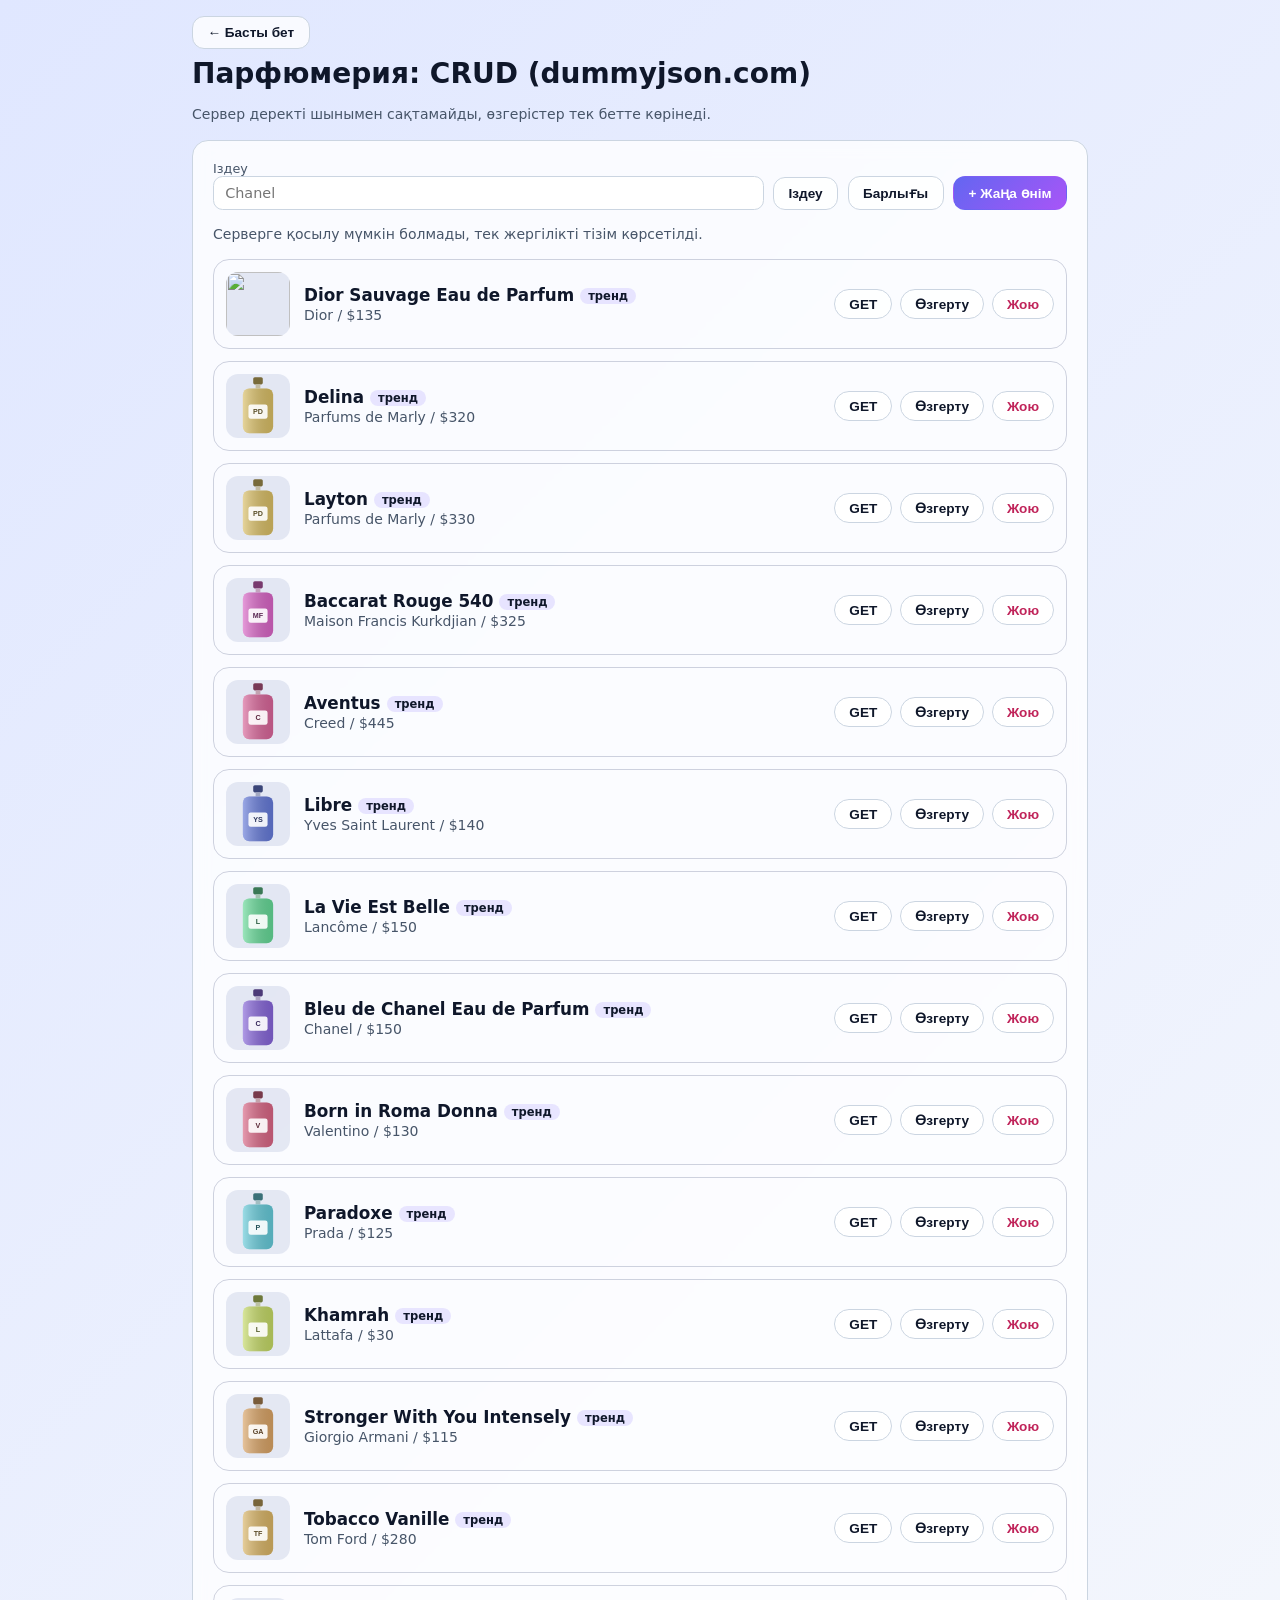
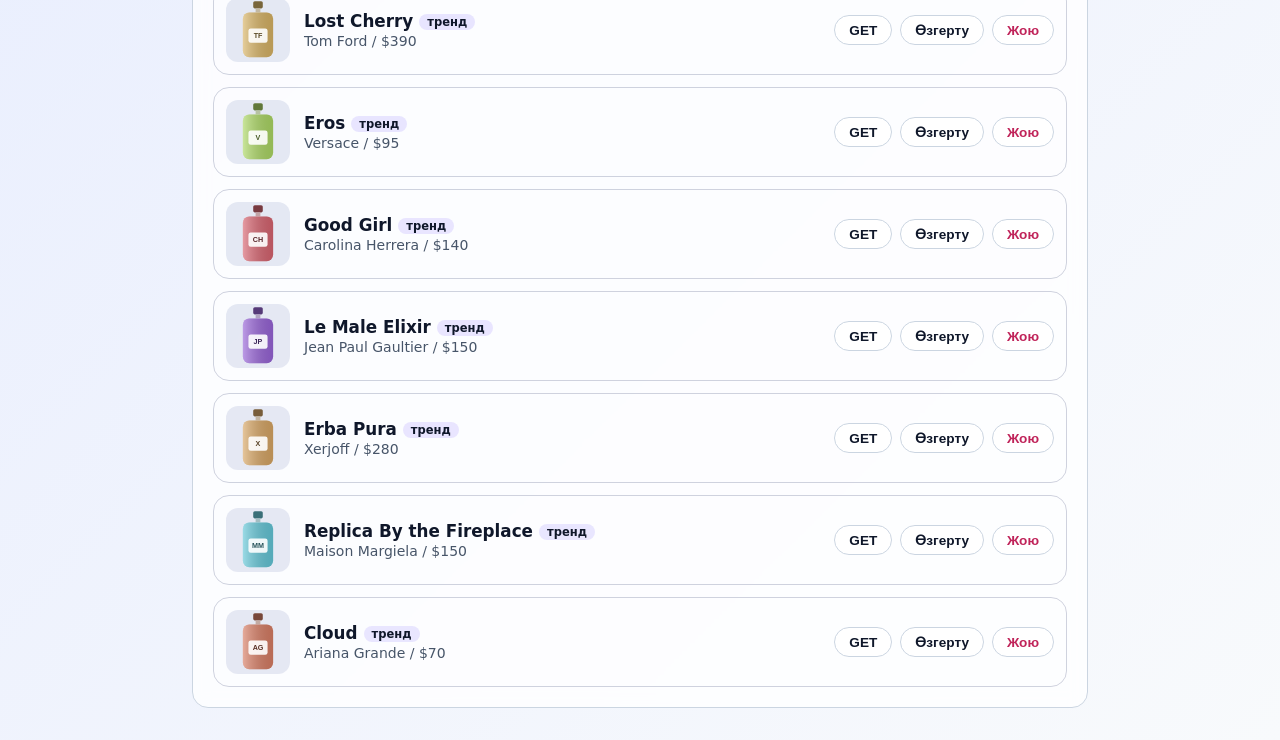
==== api.html @ 81c4e1f2 "foto kosyldy" ====
<!DOCTYPE html>
<html lang="kk">
<head>
<meta charset="UTF-8">
<meta name="viewport" content="width=device-width, initial-scale=1.0">
<title>CRUD — DummyJSON Fake API</title>
<link rel="stylesheet" href="api.css">
<style>
  /* Тек осы беттегі қосымша стильдер */
  .it{display:flex;align-items:center;gap:14px;padding:12px;margin-top:12px;border:1px solid rgba(120,130,160,.35);border-radius:16px}
  .it .th{width:64px;height:64px;border-radius:12px;object-fit:contain;background:rgba(120,140,190,.18);flex:none}
  .it .tx{flex:1;min-width:0}
  .it .tx b{display:block;font-size:1.05rem;overflow:hidden;text-overflow:ellipsis;white-space:nowrap}
  .it .acts{display:flex;gap:8px;flex:none}
  .it .acts .btn{padding:6px 14px;border-radius:999px}
  .it .acts .del{color:#c0245a}
  .tag{display:inline-block;font-size:.72rem;padding:1px 8px;border-radius:999px;background:rgba(124,92,255,.15);margin-left:6px;vertical-align:middle}
  #info{max-width:560px;width:92vw}
  #info .ibig{display:block;margin:0 auto 10px;max-height:190px;max-width:100%;object-fit:contain}
  #info .idl{display:grid;grid-template-columns:150px 1fr;gap:8px 14px;margin:12px 0}
  #info .idl dt{opacity:.75}
  #info .idl dd{margin:0;font-weight:600}
  .chips{display:flex;flex-wrap:wrap;gap:6px}
  .chips span{padding:2px 10px;border-radius:999px;background:rgba(124,92,255,.14);font-weight:500;font-size:.9rem}
  @media(max-width:560px){.it{flex-wrap:wrap}.it .acts{width:100%}#info .idl{grid-template-columns:1fr}}
</style>
</head>
<body>
<div class="wrap">
  <a class="back" href="index.html">&larr; Басты бет</a>
  <h1>Парфюмерия: CRUD (dummyjson.com)</h1>
  <p class="mut">Сервер деректі шынымен сақтамайды, өзгерістер тек бетте көрінеді.</p>
 
  <div class="card">
    <div class="row">
      <div><label for="q">Іздеу</label><input id="q" placeholder="Chanel"></div>
      <button class="btn" id="sbtn" type="button">Іздеу</button>
      <button class="btn" id="reset" type="button">Барлығы</button>
      <button class="btn p" id="add" type="button">+ Жаңа өнім</button>
    </div>
    <p class="mut" id="count"></p>
    <div id="list" aria-live="polite"></div>
  </div>
</div>
 
<!-- Бір модальды терезе: жаңа өнім де, өңдеу де осында -->
<dialog id="modal">
  <form method="dialog" id="form">
    <h2 id="mtitle">Жаңа өнім</h2>
    <div class="mfields">
      <div><label for="title">Атауы</label><input id="title" required></div>
      <div><label for="price">Бағасы</label><input id="price" type="number" step="any" required></div>
      <div><label for="category">Санаты</label><input id="category" required></div>
      <div><label for="imgfile">Сурет (файл)</label><input id="imgfile" type="file" accept="image/*"></div>
      <div><label for="imgurl">немесе сурет сілтемесі (URL)</label><input id="imgurl" type="url" placeholder="https://..."></div>
      <img id="preview" class="ibig" alt="" hidden>
      <div id="mbox" hidden><label for="method">Әдіс</label><select id="method"><option>PUT</option><option>PATCH</option></select></div>
    </div>
    <div class="row" style="margin-top:1rem;justify-content:flex-end">
      <button class="btn" id="cancel" type="button">Бас тарту</button>
      <button class="btn p" id="save" type="submit">Сақтау</button>
    </div>
  </form>
</dialog>
 
<!-- Өнім туралы ақпарат (GET) -->
<dialog id="info">
  <img id="iimg" class="ibig" alt="">
  <h2 id="ititle"></h2>
  <dl id="idl" class="idl"></dl>
  <p class="mut" id="idesc"></p>
  <div class="row" style="justify-content:flex-end"><button class="btn p" id="iclose" type="button">Жабу</button></div>
</dialog>
 
<script>
const API = 'https://dummyjson.com/products';
const $ = id => document.getElementById(id);
const esc = s => String(s ?? '').replace(/[&<>"']/g, c => ({'&':'&amp;','<':'&lt;','>':'&gt;','"':'&quot;',"'":'&#39;'}[c]));
 
/* ---------- ТРЕНДТЕГІ ДУХИЛАР (өз деректеріміз) ----------
   Бағасы — шамамен, USD. Ноталар — брендтің ресми/жалпы белгілі нотала пирамидасы. */
const TREND = [
  {title:'Dior Sauvage Eau de Parfum', brand:'Dior', price:135, image: 'https://th.bing.com/th/id/OIP.iBbgMrxmfDxfVKVhGlQY8gHaIA?w=183&h=197&c=7&r=0&o=7&dpr=1.3&pid=1.7&rm=3', gender:'Ерлерге', conc:'Eau de Parfum', vol:100, year:2018, family:'Хош иісті, бұйра-ағаштық', season:'Жыл бойы, кешке',
   top:['Бергамот'], heart:['Лаванда','Қызғылт бұрыш','Ветивер','Пачули'], base:['Амброксан','Кедр','Ладан смоласы','Ваниль'],
   desc:'Dior-дың ең көп сатылатын ер хош иістерінің бірі: таза бергамот пен жылы ваниль-амбра негізі.'},
  {title:'Delina', brand:'Parfums de Marly', price:320, gender:'Әйелдерге', conc:'Eau de Parfum', vol:75, year:2017, family:'Гүлді-жемісті', season:'Көктем, күз',
   top:['Ревень','Личи','Бергамот','Мускат жаңғағы'], heart:['Түрік раушаны','Пион','Ваниль','Мускус'], base:['Кашмеран','Кедр','Ладан','Ветивер'],
   desc:'Раушан мен личи үйлесімі. Соңғы жылдардағы ең трендтегі нишалық әйел хош иістерінің бірі.'},
  {title:'Layton', brand:'Parfums de Marly', price:330, gender:'Унисекс', conc:'Eau de Parfum', vol:125, year:2016, family:'Ванильді, хош иісті', season:'Күз, қыс',
   top:['Алма','Лаванда','Бергамот','Мандарин'], heart:['Герань','Күлгін (фиалка)','Жасмин'], base:['Ваниль','Кардамон','Сандал ағашы','Бұрыш','Пачули'],
   desc:'Алма мен ванильдің жылы, тәтті-дәмдеуішті үйлесімі. Ұзақ сақталады, көздің жауын алады.'},
  {title:'Baccarat Rouge 540', brand:'Maison Francis Kurkdjian', price:325, gender:'Унисекс', conc:'Eau de Parfum', vol:70, year:2015, family:'Амбра-гүлді', season:'Жыл бойы',
   top:['Жасмин','Шафран'], heart:['Амбер ағашы','Амбергрис'], base:['Шырша шайыры','Кедр'],
   desc:'Тәтті, ауалы, минералды іс. Әлемдік әлеуметтік желілердегі ең танымал хош иістердің бірі.'},
  {title:'Aventus', brand:'Creed', price:445, gender:'Ерлерге', conc:'Eau de Parfum', vol:100, year:2010, family:'Жемісті-шипрлі', season:'Көктем, жаз',
   top:['Ананас','Бергамот','Қарақат','Алма'], heart:['Қайың','Пачули','Жасмин','Раушан'], base:['Мускус','Емен мүгі','Амбергрис','Ваниль'],
   desc:'Жемістің тәттілігі мен түтінді қайың. Сыйлыққа ең жиі таңдалатын нишалық классика.'},
  {title:'Libre', brand:'Yves Saint Laurent', price:140, gender:'Әйелдерге', conc:'Eau de Parfum', vol:90, year:2019, family:'Гүлді-ванильді (лаванда)', season:'Жыл бойы',
   top:['Лаванда','Мандарин','Қара қарақат'], heart:['Апельсин гүлі','Жасмин'], base:['Ваниль','Тонка бұршағы','Мускус','Кедр','Амбергрис'],
   desc:'Лаванда мен апельсин гүлінің ерекше үйлесімі: еркін, батыл, әйелдік.'},
  {title:'La Vie Est Belle', brand:'Lancôme', price:150, gender:'Әйелдерге', conc:'Eau de Parfum', vol:100, year:2012, family:'Гурман-гүлді', season:'Күз, қыс',
   top:['Қара қарақат','Алмұрт'], heart:['Ирис','Жасмин','Апельсин гүлі'], base:['Пралине','Ваниль','Пачули','Тонка бұршағы'],
   desc:'Ирис пен пралине: жұмсақ, тәтті, сүйкімді хош иіс. Күнделікті киюге ыңғайлы.'},
  {title:'Bleu de Chanel Eau de Parfum', brand:'Chanel', price:150, gender:'Ерлерге', conc:'Eau de Parfum', vol:100, year:2014, family:'Ағаштық-хош иісті', season:'Жыл бойы',
   top:['Грейпфрут','Лимон','Жалбыз','Қызғылт бұрыш'], heart:['Имбирь','Мускат жаңғағы','Жасмин'], base:['Ладан','Ветивер','Кедр','Сандал ағашы','Пачули'],
   desc:'Таза цитрус пен ағаш: ресми және күнделікті стильге бірдей сай келетін әмбебап хош иіс.'},
  {title:'Born in Roma Donna', brand:'Valentino', price:130, gender:'Әйелдерге', conc:'Eau de Parfum', vol:100, year:2019, family:'Гүлді-ванильді', season:'Күз, қыс',
   top:['Қызғылт бұрыш','Бергамот'], heart:['Жасмин'], base:['Бурбон ванилі','Ағаш (кашмеран)'],
   desc:'Жасмин мен ванильдің заманауи, жұмсақ интерпретациясы.'},
  {title:'Paradoxe', brand:'Prada', price:125, gender:'Әйелдерге', conc:'Eau de Parfum', vol:90, year:2022, family:'Гүлді-амбралы', season:'Көктем, күз',
   top:['Неролий','Бергамот','Алмұрт'], heart:['Жасмин','Апельсин гүлі'], base:['Амбра','Ақ мускус'],
   desc:'Гүлдің тазалығы мен амбраның жылулығы. Жаңа буынның трендтегі хош иістерінің бірі.'},
  {title:'Khamrah', brand:'Lattafa', price:30, gender:'Унисекс', conc:'Eau de Parfum', vol:100, year:2022, family:'Шығыс-гурман (дәмдеуішті)', season:'Күз, қыс',
   top:['Даршын','Мускат жаңғағы','Бергамот'], heart:['Құрма','Пралине','Тубероза'], base:['Ваниль','Тонка бұршағы','Бензоин','Амбер ағашы','Мирра'],
   desc:'Құрма мен даршынның тәтті-дәмдеуішті хош иісі. Бағасы қолжетімді, танымалдығы өте жоғары.'},
  {title:'Stronger With You Intensely', brand:'Giorgio Armani', price:115, gender:'Ерлерге', conc:'Eau de Parfum', vol:100, year:2019, family:'Ванильді-дәмдеуішті', season:'Күз, қыс',
   top:['Арша (можжевельник)','Қызғылт бұрыш','Күлгін жапырағы','Кардамон'], heart:['Лаванда','Даршын','Ирис'], base:['Ваниль','Амбра','Каштан','Тонка бұршағы'],
   desc:'Каштан мен ваниль: жылы, тәтті, кешкі шығуға лайық ер хош иісі.'},
  {title:'Tobacco Vanille', brand:'Tom Ford', price:280, gender:'Унисекс', conc:'Eau de Parfum', vol:50, year:2007, family:'Шығыс-ванильді', season:'Күз, қыс',
   top:['Темекі жапырағы','Дәмдеуіштер'], heart:['Ваниль','Тонка бұршағы','Какао','Темекі гүлі'], base:['Кептірілген жемістер','Ағаштық нотлар'],
   desc:'Темекі мен ванильдің бай, жылы және өте тұрақты үйлесімі.'},
  {title:'Lost Cherry', brand:'Tom Ford', price:390, gender:'Унисекс', conc:'Eau de Parfum', vol:50, year:2018, family:'Шығыс-жемісті', season:'Күз, қыс',
   top:['Қара шие','Ащы бадам','Шие ликері'], heart:['Түрік раушаны','Жасмин','Қара өрік'], base:['Тонка бұршағы','Перу бальзамы','Сандал ағашы','Ветивер','Кедр'],
   desc:'Шие мен бадамның тәтті-ащы үйлесімі. Соңғы жылдардағы ең көп талқыланған хош иістердің бірі.'},
  {title:'Eros', brand:'Versace', price:95, gender:'Ерлерге', conc:'Eau de Toilette', vol:100, year:2012, family:'Хош иісті-фужерлі', season:'Көктем, жаз',
   top:['Жалбыз','Жасыл алма','Лимон'], heart:['Тонка бұршағы','Амброксан','Герань'], base:['Ваниль','Кедр','Ветивер','Емен мүгі'],
   desc:'Жалбыз бен ванильдің сергітетін, жастарға арналған классикалық ер хош иісі.'},
  {title:'Good Girl', brand:'Carolina Herrera', price:140, gender:'Әйелдерге', conc:'Eau de Parfum', vol:80, year:2016, family:'Гүлді-шығыс', season:'Күз, қыс',
   top:['Бадам','Кофе','Бергамот','Лимон'], heart:['Тубероза','Жасмин самбак','Апельсин гүлі','Ирис'], base:['Тонка бұршағы','Какао','Ваниль','Сандал ағашы','Кашмеран'],
   desc:'Тубероза мен какао-кофе үйлесімі. Кешкі образға арналған батыл, тәтті хош иіс.'},
  {title:'Le Male Elixir', brand:'Jean Paul Gaultier', price:150, gender:'Ерлерге', conc:'Parfum', vol:125, year:2023, family:'Ванильді-хош иісті', season:'Күз, қыс',
   top:['Жалбыз','Лаванда'], heart:['Бал','Темекі жапырағы'], base:['Ваниль','Тонка бұршағы','Бензоин'],
   desc:'Лаванда мен балдың тәтті, қою, ұзақ сақталатын үйлесімі.'},
  {title:'Erba Pura', brand:'Xerjoff', price:280, gender:'Унисекс', conc:'Eau de Parfum', vol:100, year:2019, family:'Жемісті-амбралы', season:'Көктем, жаз',
   top:['Сицилия апельсині','Лимон','Бергамот'], heart:['Жемістер'], base:['Ақ мускус','Амбра','Ваниль'],
   desc:'Жеміс пен мускустің тәтті, жұмсақ, ауада ұзақ қалатын хош иісі.'},
  {title:"Replica By the Fireplace", brand:'Maison Margiela', price:150, gender:'Унисекс', conc:'Eau de Toilette', vol:100, year:2015, family:'Ағаштық-түтінді', season:'Күз, қыс',
   top:['Қалампыр','Қызғылт бұрыш','Апельсин гүлі'], heart:['Каштан','Гваяк ағашы','Кашмеран'], base:['Ваниль','Перу бальзамы','Ақ мускус','Кедр'],
   desc:'Алау жанған каминнің жанындағы қыстық атмосфераны еске түсіретін хош иіс.'},
  {title:'Cloud', brand:'Ariana Grande', price:70, gender:'Әйелдерге', conc:'Eau de Parfum', vol:100, year:2018, family:'Гурман-ванильді', season:'Көктем, күз',
   top:['Лаванда гүлі','Алмұрт','Бергамот'], heart:['Кокос','Пралине','Ванильді орхидея'], base:['Мускус','Ваниль','Сандал ағашы'],
   desc:'Кокос пен пралиненің «бұлттай» жұмсақ, тәтті хош иісі. Жас аудитория ұнатады.'}
].map((p, i) => ({id: 't' + (i + 1), category: 'fragrances', local: true, ...p}));
 
/* ---------- DummyJSON-дағы 5 өнімнің толық сипаттамасы (атауы бойынша сәйкестендіріледі) ---------- */
const DETAILS = {
  'calvin klein ck one': {gender:'Унисекс', conc:'Eau de Toilette', vol:100, year:1994, family:'Цитрусты-хош иісті', season:'Көктем, жаз',
    top:['Бергамот','Лимон','Жасыл шай','Ананас'], heart:['Жасмин','Құлмақ (ландыш)','Күлгін','Мускат жаңғағы'], base:['Мускус','Амбра','Кедр','Сандал ағашы']},
  'chanel coco noir': {gender:'Әйелдерге', conc:'Eau de Parfum', vol:100, year:2012, family:'Шығыс-ағаштық', season:'Күз, қыс, кеш',
    top:['Грейпфрут','Бергамот'], heart:['Раушан','Жасмин'], base:['Пачули','Сандал ағашы','Ваниль','Тонка бұршағы','Мускус']},
  'dior j\'adore': {gender:'Әйелдерге', conc:'Eau de Parfum', vol:100, year:1999, family:'Гүлді-жемісті', season:'Жыл бойы',
    top:['Алмұрт','Қауын','Магнолия','Шабдалы','Мандарин','Бергамот'], heart:['Жасмин','Құлмақ','Тубероза','Фрезия','Раушан','Орхидея'], base:['Мускус','Ваниль','Қарақат','Кедр']},
  'dolce shine': {gender:'Әйелдерге', conc:'Eau de Parfum', vol:50, family:'Гүлді-жемісті', season:'Көктем, жаз',
    top:['Манго','Грейпфрут'], heart:['Жасмин','Гүл нотлары'], base:['Мускус']},
  'gucci bloom': {gender:'Әйелдерге', conc:'Eau de Parfum', vol:100, year:2017, family:'Ақ гүлді', season:'Көктем, жаз',
    top:['Жасмин','Рангун шырмауығы'], heart:['Тубероза','Жасмин'], base:['Ирис тамыры','Ағаш нотлары']}
};
const findDetail = t => { t = (t || '').toLowerCase(); const k = Object.keys(DETAILS).find(k => t.includes(k)); return k ? DETAILS[k] : {}; };
 
/* ---------- Сурет (локалды өнімдер үшін SVG құтысы) ---------- */
function bottle(title, brand) {
  let h = 0; for (const c of (brand || title)) h = (h * 31 + c.charCodeAt(0)) % 360;
  const ini = (brand || title).split(/\s+/).map(w => w[0]).join('').slice(0, 2).toUpperCase();
  const svg = `<svg xmlns="http://www.w3.org/2000/svg" viewBox="0 0 120 160"><rect x="48" y="8" width="24" height="18" rx="4" fill="hsl(${h},35%,35%)"/><rect x="54" y="26" width="12" height="10" fill="hsl(${h},20%,70%)"/><rect x="22" y="36" width="76" height="112" rx="16" fill="hsl(${h},60%,62%)"/><rect x="22" y="36" width="76" height="112" rx="16" fill="url(#g)" opacity=".35"/><defs><linearGradient id="g" x1="0" x2="1"><stop offset="0" stop-color="#fff"/><stop offset="1" stop-color="#000" stop-opacity=".4"/></linearGradient></defs><rect x="36" y="76" width="48" height="36" rx="6" fill="#fff" opacity=".9"/><text x="60" y="101" font-family="Arial" font-weight="700" font-size="18" text-anchor="middle" fill="hsl(${h},40%,25%)">${ini}</text></svg>`;
  return 'data:image/svg+xml;utf8,' + encodeURIComponent(svg);
}
const imgOf = p => p.thumbnail || p.image || (p.images && p.images[0]) || bottle(p.title, p.brand);
 
/* ---------- Күй ---------- */
let items = [];
let shown = [];
let editId = null;      // null → жаңа өнім
let imgData = '';       // файлдан алынған сурет (dataURL)
 
async function load() {
  $('list').innerHTML = '<p class="mut">Жүктелуде…</p>';
  let remote = [];
  try {
    const r = await fetch(API + '/category/fragrances');
    remote = (await r.json()).products || [];
  } catch (e) {
    $('count').textContent = 'Серверге қосылу мүмкін болмады, тек жергілікті тізім көрсетілді.';
  }
  items = [...remote.map(p => ({...findDetail(p.title), ...p})), ...TREND.map(p => ({...p}))];
  show(items);
}
 
function show(arr) {
  shown = arr;
  if (!$('count').textContent.startsWith('Серверге')) $('count').textContent = `Табылған өнім: ${arr.length}`;
  $('list').innerHTML = arr.length ? arr.map(p => `
    <div class="it" data-id="${esc(p.id)}">
      <img class="th" src="${esc(imgOf(p))}" alt="" loading="lazy">
      <div class="tx"><b>${esc(p.title)}${p.local ? '<span class="tag">тренд</span>' : ''}</b>
        <span class="mut">${esc(p.brand || p.category)} / $${esc(p.price)}</span></div>
      <div class="acts">
        <button class="btn" data-a="get" type="button">GET</button>
        <button class="btn" data-a="edit" type="button">Өзгерту</button>
        <button class="btn del" data-a="del" type="button">Жою</button>
      </div>
    </div>`).join('') : '<p class="mut">Ештеңе табылмады.</p>';
}
 
const byId = id => items.find(p => String(p.id) === String(id));
const isRemote = p => p && !p.local && typeof p.id === 'number' && p.id <= 194;
 
/* ---------- Іздеу ---------- */
function search() {
  const q = $('q').value.trim().toLowerCase();
  $('count').textContent = '';
  show(!q ? items : items.filter(p => [p.title, p.brand, p.category, p.gender, p.family].join(' ').toLowerCase().includes(q)));
}
$('sbtn').onclick = search;
$('q').addEventListener('keydown', e => { if (e.key === 'Enter') search(); });
$('reset').onclick = () => { $('q').value = ''; $('count').textContent = ''; show(items); };
 
/* ---------- GET: толық ақпарат ---------- */
async function info(p) {
  if (isRemote(p)) {
    try { Object.assign(p, await (await fetch(`${API}/${p.id}`)).json()); } catch (e) {}
  }
  const rows = [
    ['Брендтің атауы', p.brand],
    ['Санаты', p.category],
    ['Кімге арналған', p.gender],
    ['Концентрация', p.conc],
    ['Көлемі', p.vol ? p.vol + ' мл' : ''],
    ['Шыққан жылы', p.year],
    ['Хош иіс тобы', p.family],
    ['Маусымы', p.season],
    ['Бағасы', p.price != null ? '$' + p.price + (p.discountPercentage ? ` (жеңілдік ${p.discountPercentage}%)` : '') : ''],
    ['Рейтинг', p.rating],
    ['Қоймада', p.stock],
    ['Түрі (tags)', p.tags && p.tags.length ? p.tags.join(', ') : '']
  ].filter(r => r[1] !== '' && r[1] != null);
  const chips = a => `<div class="chips">${a.map(n => `<span>${esc(n)}</span>`).join('')}</div>`;
  [['Жоғарғы нота', p.top], ['Жүрек нотасы', p.heart], ['Базалық нота', p.base]]
    .forEach(([l, a]) => { if (a && a.length) rows.push([l, chips(a), true]); });
 
  $('iimg').src = imgOf(p);
  $('ititle').textContent = p.title;
  $('idl').innerHTML = rows.map(r => `<dt>${esc(r[0])}</dt><dd>${r[2] ? r[1] : esc(r[1])}</dd>`).join('');
  $('idesc').textContent = p.desc || p.description || '';
  $('info').showModal();
}
$('iclose').onclick = () => $('info').close();
 
/* ---------- Қосу / өңдеу терезесі ---------- */
function openModal(p) {
  editId = p ? p.id : null;
  imgData = '';
  $('mtitle').textContent = p ? 'Өнімді өзгерту' : 'Жаңа өнім';
  $('mbox').hidden = !p;
  $('title').value = p ? p.title : '';
  $('price').value = p ? p.price : '';
  $('category').value = p ? p.category : 'fragrances';
  $('imgfile').value = '';
  $('imgurl').value = p && /^https?:/.test(imgOf(p)) ? imgOf(p) : '';
  $('preview').hidden = !p;
  if (p) $('preview').src = imgOf(p);
  $('modal').showModal();
}
$('add').onclick = () => openModal(null);
$('cancel').onclick = () => $('modal').close();
 
$('imgfile').onchange = e => {
  const f = e.target.files[0]; if (!f) return;
  const r = new FileReader();
  r.onload = () => { imgData = r.result; $('preview').src = imgData; $('preview').hidden = false; };
  r.readAsDataURL(f);
};
$('imgurl').oninput = e => { if (e.target.value) { imgData = ''; $('preview').src = e.target.value; $('preview').hidden = false; } };
 
$('form').addEventListener('submit', async e => {
  e.preventDefault();
  const data = {title: $('title').value.trim(), price: parseFloat($('price').value), category: $('category').value.trim()};
  const img = imgData || $('imgurl').value.trim();
  try {
    if (editId === null) {
      let created = {};
      try { created = await (await fetch(API + '/add', {method: 'POST', headers: {'Content-Type': 'application/json'}, body: JSON.stringify(data)})).json(); } catch (_) {}
      items.unshift({...data, thumbnail: img, id: 'n' + Date.now(), local: true, desc: 'Жаңадан қосылған өнім.'});
    } else {
      const p = byId(editId);
      if (isRemote(p)) {
        try { await fetch(`${API}/${p.id}`, {method: $('method').value, headers: {'Content-Type': 'application/json'}, body: JSON.stringify(data)}); } catch (_) {}
      }
      Object.assign(p, data);
      if (img) { p.thumbnail = img; p.image = img; }
    }
  } finally {
    $('modal').close();
    search();
  }
});
 
/* ---------- Тізімдегі батырмалар ---------- */
$('list').addEventListener('click', async e => {
  const btn = e.target.closest('button[data-a]'); if (!btn) return;
  const p = byId(btn.closest('.it').dataset.id); if (!p) return;
  const a = btn.dataset.a;
  if (a === 'get') info(p);
  else if (a === 'edit') openModal(p);
  else if (a === 'del') {
    if (!confirm(`«${p.title}» өнімін жою керек пе?`)) return;
    if (isRemote(p)) { try { await fetch(`${API}/${p.id}`, {method: 'DELETE'}); } catch (_) {} }
    items = items.filter(x => x !== p);
    search();
  }
});
 
load();
</script>
</body>
</html>
---- api.css ----
:root{--bg1:#e0e7ff;--bg2:#f8fafc;--fg:#0f172a;--mut:#475569;--card:rgba(255,255,255,.8);--bd:#cbd5e1;--in:#fff;--acc:#6366f1;color-scheme:light}
html.dark{--bg1:#0f172a;--bg2:#1e1b4b;--fg:#f8fafc;--mut:#94a3b8;--card:rgba(30,41,59,.65);--bd:#334155;--in:#020617;color-scheme:dark}
*{box-sizing:border-box}
body{margin:0;font-family:Inter,system-ui,sans-serif;color:var(--fg);background:linear-gradient(135deg,var(--bg1),var(--bg2));min-height:100vh;padding:1rem}
.wrap{max-width:56rem;margin:0 auto}
.top{display:flex;flex-wrap:wrap;gap:.75rem;justify-content:space-between;align-items:center;margin-bottom:1rem}
h1{font-size:1.75rem;margin:.5rem 0 .25rem}h2{font-size:1.25rem;margin:0 0 .5rem}h3{font-size:1rem;margin:1rem 0 .4rem}
p,li{line-height:1.55}.mut{color:var(--mut);font-size:.875rem}
a.back,.btn{display:inline-block;border:1px solid var(--bd);background:var(--card);color:var(--fg);padding:.5rem .9rem;border-radius:.75rem;font:600 .85rem Inter,sans-serif;cursor:pointer;text-decoration:none}
.btn:hover,a.back:hover{border-color:var(--acc)}.btn:focus-visible,input:focus-visible,select:focus-visible,a:focus-visible{outline:2px solid var(--acc);outline-offset:2px}
.btn.p{background:linear-gradient(135deg,#6366f1,#a855f7);color:#fff;border-color:transparent}
.btn.d{color:#e11d48}
nav{display:flex;flex-wrap:wrap;gap:.5rem;margin-bottom:1rem}
nav .btn[aria-selected=true]{background:linear-gradient(135deg,#6366f1,#a855f7);color:#fff;border-color:transparent}
.card{background:var(--card);border:1px solid var(--bd);border-radius:1rem;padding:1.25rem;margin-bottom:1rem;backdrop-filter:blur(8px)}
.panel{display:none}.panel.on{display:block}
table{width:100%;border-collapse:collapse;font-size:.85rem}th,td{border-bottom:1px solid var(--bd);padding:.45rem .5rem;text-align:left;vertical-align:top}
.scroll{overflow-x:auto}
input,select{background:var(--in);color:var(--fg);border:1px solid var(--bd);border-radius:.6rem;padding:.5rem .7rem;font:inherit;font-size:.9rem;width:100%}
label{font-size:.8rem;color:var(--mut);display:block}
.row{display:flex;flex-wrap:wrap;gap:.6rem;align-items:flex-end}.row>*{flex:1 1 9rem}.row>.btn{flex:0 0 auto}
.item{display:flex;flex-wrap:wrap;gap:.5rem;justify-content:space-between;align-items:center;border:1px solid var(--bd);border-radius:.75rem;padding:.6rem .8rem;margin-top:.5rem;background:var(--in)}
.item b{display:block}.acts{display:flex;gap:.4rem}.acts .btn{padding:.3rem .6rem}
.badge{display:inline-block;min-width:2.6rem;text-align:center;border-radius:.5rem;padding:.1rem .45rem;font-weight:700;font-size:.8rem;color:#fff;background:#64748b}
.s2{background:#059669}.s3{background:#2563eb}.s4{background:#d97706}.s5{background:#dc2626}.s1{background:#7c3aed}
pre{background:var(--in);border:1px solid var(--bd);border-radius:.75rem;padding:.8rem;max-height:18rem;overflow:auto;font-size:.78rem;white-space:pre-wrap;word-break:break-word;margin:.5rem 0 0}
.grid{display:grid;grid-template-columns:repeat(auto-fill,minmax(8.5rem,1fr));gap:.5rem}
.q{border:1px solid var(--bd);border-radius:.75rem;padding:.8rem;margin-top:.7rem;background:var(--in)}
.q .opt{display:block;width:100%;text-align:left;margin-top:.4rem}
.q .opt.ok{border-color:#059669;background:rgba(5,150,105,.18)}.opt.bad{border-color:#e11d48;background:rgba(225,29,72,.15)}
.note{border-left:4px solid #d97706;padding:.4rem .8rem;background:var(--in);border-radius:.4rem;font-size:.85rem}
@media (prefers-reduced-motion:no-preference){.panel.on{animation:f .3s}@keyframes f{from{opacity:0}to{opacity:1}}}

/* Өнім суреті */
.item{gap:.8rem;flex-wrap:nowrap}
.item .info{flex:1 1 auto;min-width:0}
.thumb{width:4rem;height:4rem;border-radius:.6rem;object-fit:cover;background:var(--bd);flex:0 0 auto}
.thumb.ph{display:flex;align-items:center;justify-content:center;font-size:.65rem;color:var(--mut);text-align:center}
@media (max-width:30rem){.item{flex-wrap:wrap}}

/* Модальды терезе */
dialog{border:1px solid var(--bd);border-radius:1rem;background:var(--bg2);color:var(--fg);padding:1.25rem;width:min(26rem,92vw)}
dialog::backdrop{background:rgba(15,23,42,.55)}
.mfields{display:grid;gap:.7rem}

/* Өнім туралы ақпарат */
.ibig{width:100%;max-height:12rem;object-fit:contain;background:var(--in);border-radius:.75rem}
.idl{display:grid;grid-template-columns:auto 1fr;gap:.35rem 1rem;margin:.8rem 0}
.idl dt{color:var(--mut);font-size:.85rem}.idl dd{margin:0;font-weight:600}

/* Сурет жүктеу өрісі */
input[type=file]{padding:.4rem .5rem;cursor:pointer}
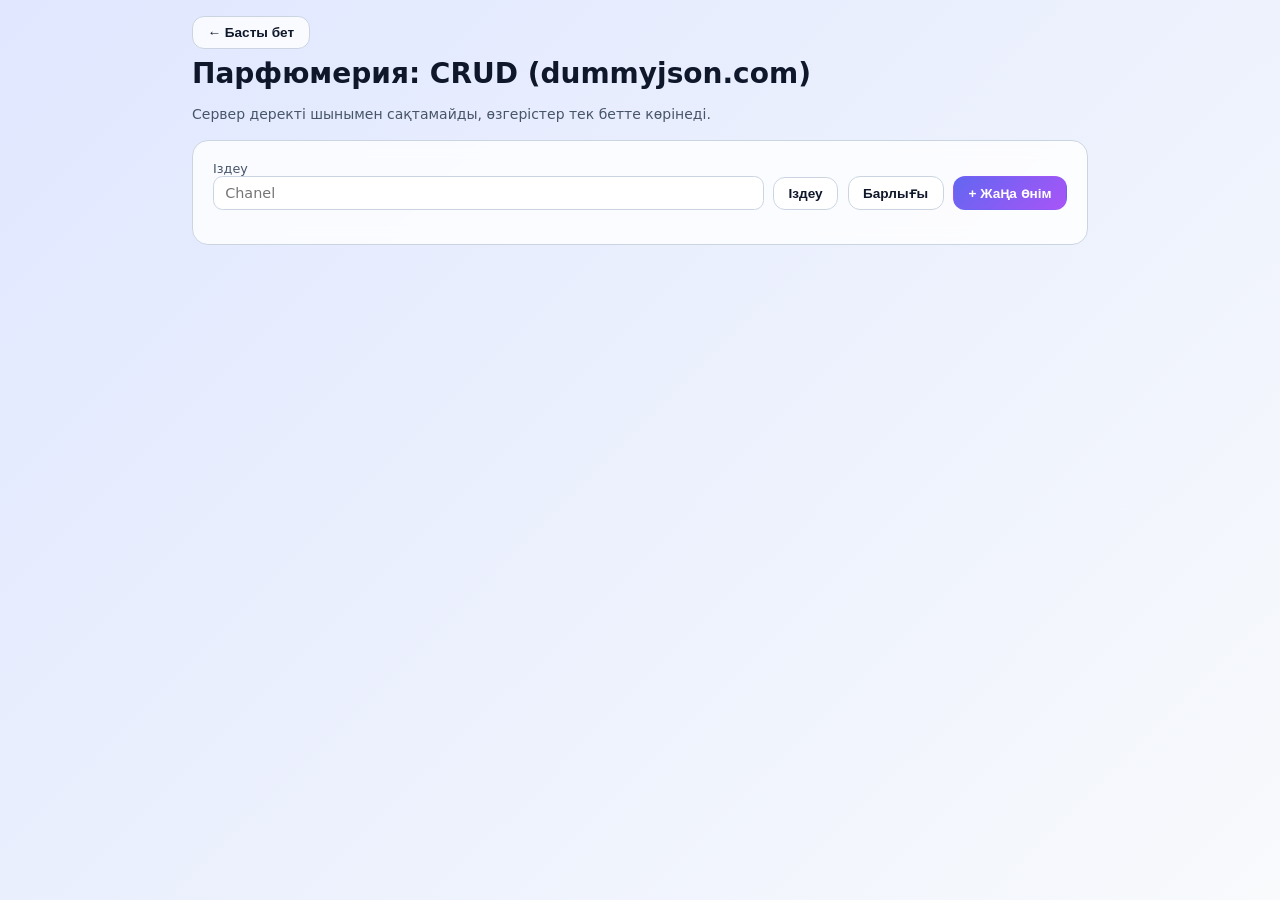
==== commit 34109393: "foto kostym" ====
--- a/api.html
+++ b/api.html
@@ -80,10 +80,10 @@
 /* ---------- ТРЕНДТЕГІ ДУХИЛАР (өз деректеріміз) ----------
    Бағасы — шамамен, USD. Ноталар — брендтің ресми/жалпы белгілі нотала пирамидасы. */
 const TREND = [
-  {title:'Dior Sauvage Eau de Parfum', brand:'Dior', price:135, image: 'https://th.bing.com/th/id/OIP.iBbgMrxmfDxfVKVhGlQY8gHaIA?w=183&h=197&c=7&r=0&o=7&dpr=1.3&pid=1.7&rm=3', gender:'Ерлерге', conc:'Eau de Parfum', vol:100, year:2018, family:'Хош иісті, бұйра-ағаштық', season:'Жыл бойы, кешке',
+  {title:'Dior Sauvage Eau de Parfum', brand:'Dior', price:135, image: 'https://th.bing.com/th/id/OIP.BUudoIdx77cYqvvm4hLdswHaHZ?w=198&h=197&c=7&r=0&o=7&dpr=1.3&pid=1.7&rm=3', gender:'Ерлерге', conc:'Eau de Parfum', vol:100, year:2018, family:'Хош иісті, бұйра-ағаштық', season:'Жыл бойы, кешке',
    top:['Бергамот'], heart:['Лаванда','Қызғылт бұрыш','Ветивер','Пачули'], base:['Амброксан','Кедр','Ладан смоласы','Ваниль'],
    desc:'Dior-дың ең көп сатылатын ер хош иістерінің бірі: таза бергамот пен жылы ваниль-амбра негізі.'},
-  {title:'Delina', brand:'Parfums de Marly', price:320, gender:'Әйелдерге', conc:'Eau de Parfum', vol:75, year:2017, family:'Гүлді-жемісті', season:'Көктем, күз',
+  {title:'Delina', brand:'Parfums de Marly', price:320, image: 'https://th.bing.com/th/id/OIP.MVbRPvyIihmldX3kZw5fkQHaHa?w=192&h=192&c=7&r=0&o=7&dpr=1.3&pid=1.7&rm=3' gender:'Әйелдерге', conc:'Eau de Parfum', vol:75, year:2017, family:'Гүлді-жемісті', season:'Көктем, күз',
    top:['Ревень','Личи','Бергамот','Мускат жаңғағы'], heart:['Түрік раушаны','Пион','Ваниль','Мускус'], base:['Кашмеран','Кедр','Ладан','Ветивер'],
    desc:'Раушан мен личи үйлесімі. Соңғы жылдардағы ең трендтегі нишалық әйел хош иістерінің бірі.'},
   {title:'Layton', brand:'Parfums de Marly', price:330, gender:'Унисекс', conc:'Eau de Parfum', vol:125, year:2016, family:'Ванильді, хош иісті', season:'Күз, қыс',
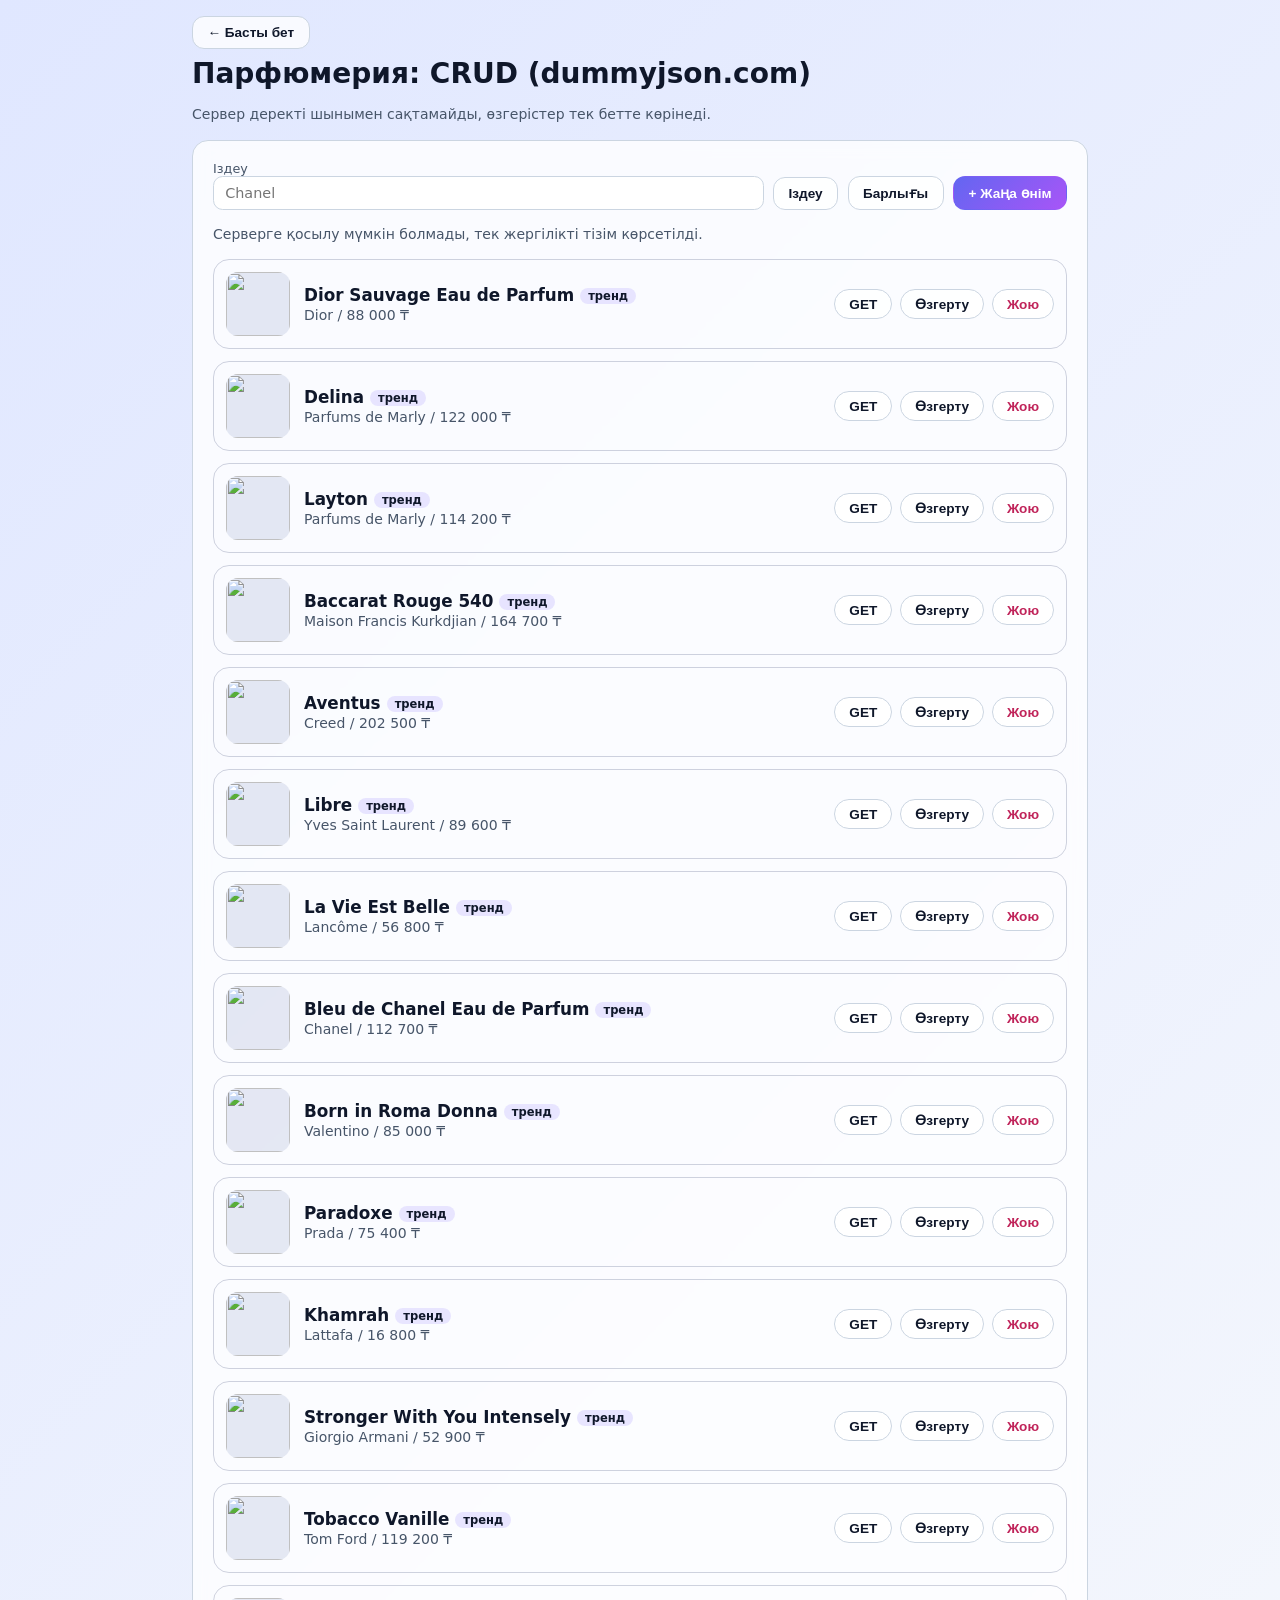
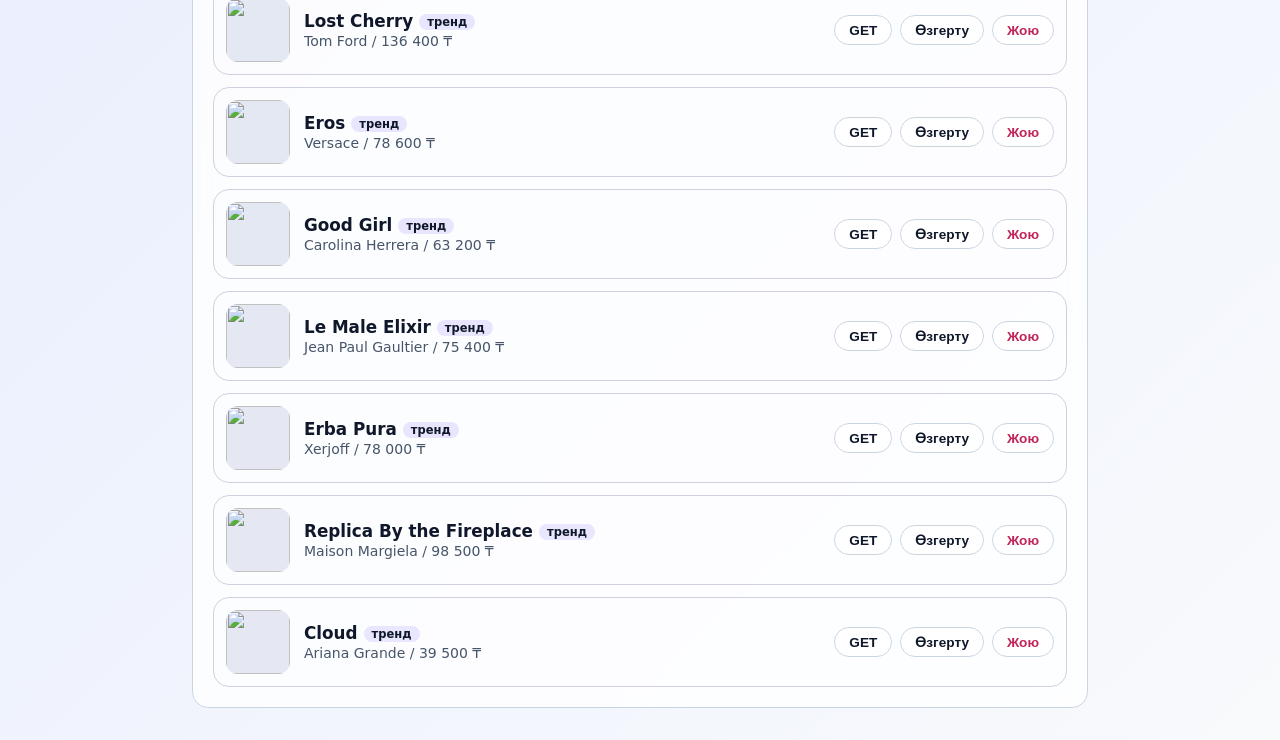
==== commit 9d07dad1: "tolyk ozgertyldy" ====
--- a/api.html
+++ b/api.html
@@ -80,64 +80,64 @@
 /* ---------- ТРЕНДТЕГІ ДУХИЛАР (өз деректеріміз) ----------
    Бағасы — шамамен, USD. Ноталар — брендтің ресми/жалпы белгілі нотала пирамидасы. */
 const TREND = [
-  {title:'Dior Sauvage Eau de Parfum', brand:'Dior', price:135, image: 'https://th.bing.com/th/id/OIP.BUudoIdx77cYqvvm4hLdswHaHZ?w=198&h=197&c=7&r=0&o=7&dpr=1.3&pid=1.7&rm=3', gender:'Ерлерге', conc:'Eau de Parfum', vol:100, year:2018, family:'Хош иісті, бұйра-ағаштық', season:'Жыл бойы, кешке',
+  {title:'Dior Sauvage Eau de Parfum', brand:'Dior', price:88000, image: 'https://th.bing.com/th/id/OIP.BUudoIdx77cYqvvm4hLdswHaHZ?w=198&h=197&c=7&r=0&o=7&dpr=1.3&pid=1.7&rm=3', gender:'Ерлерге', conc:'Eau de Parfum', vol:100, year:2018, family:'Хош иісті, бұйра-ағаштық', season:'Жыл бойы, кешке',
    top:['Бергамот'], heart:['Лаванда','Қызғылт бұрыш','Ветивер','Пачули'], base:['Амброксан','Кедр','Ладан смоласы','Ваниль'],
    desc:'Dior-дың ең көп сатылатын ер хош иістерінің бірі: таза бергамот пен жылы ваниль-амбра негізі.'},
-  {title:'Delina', brand:'Parfums de Marly', price:320, image: 'https://th.bing.com/th/id/OIP.MVbRPvyIihmldX3kZw5fkQHaHa?w=192&h=192&c=7&r=0&o=7&dpr=1.3&pid=1.7&rm=3' gender:'Әйелдерге', conc:'Eau de Parfum', vol:75, year:2017, family:'Гүлді-жемісті', season:'Көктем, күз',
+  {title:'Delina', brand:'Parfums de Marly', price:122000, image: 'https://th.bing.com/th/id/OIP.MVbRPvyIihmldX3kZw5fkQHaHa?w=192&h=192&c=7&r=0&o=7&dpr=1.3&pid=1.7&rm=3', gender:'Әйелдерге', conc:'Eau de Parfum', vol:75, year:2017, family:'Гүлді-жемісті', season:'Көктем, күз',
    top:['Ревень','Личи','Бергамот','Мускат жаңғағы'], heart:['Түрік раушаны','Пион','Ваниль','Мускус'], base:['Кашмеран','Кедр','Ладан','Ветивер'],
    desc:'Раушан мен личи үйлесімі. Соңғы жылдардағы ең трендтегі нишалық әйел хош иістерінің бірі.'},
-  {title:'Layton', brand:'Parfums de Marly', price:330, gender:'Унисекс', conc:'Eau de Parfum', vol:125, year:2016, family:'Ванильді, хош иісті', season:'Күз, қыс',
+  {title:'Layton', brand:'Parfums de Marly', price:114200, image: 'https://th.bing.com/th?id=OIF.ydL%2fmGAmymIaoZl0lZQIGg&w=208&h=208&c=7&r=0&o=7&dpr=1.3&pid=1.7&rm=3', gender:'Унисекс', conc:'Eau de Parfum', vol:125, year:2016, family:'Ванильді, хош иісті', season:'Күз, қыс',
    top:['Алма','Лаванда','Бергамот','Мандарин'], heart:['Герань','Күлгін (фиалка)','Жасмин'], base:['Ваниль','Кардамон','Сандал ағашы','Бұрыш','Пачули'],
    desc:'Алма мен ванильдің жылы, тәтті-дәмдеуішті үйлесімі. Ұзақ сақталады, көздің жауын алады.'},
-  {title:'Baccarat Rouge 540', brand:'Maison Francis Kurkdjian', price:325, gender:'Унисекс', conc:'Eau de Parfum', vol:70, year:2015, family:'Амбра-гүлді', season:'Жыл бойы',
+  {title:'Baccarat Rouge 540', brand:'Maison Francis Kurkdjian', price:164700, image: 'https://th.bing.com/th/id/OIP.-CYuH7hipYKhhtwKq5yh7AHaHa?w=206&h=196&c=7&r=0&o=7&dpr=1.3&pid=1.7&rm=3', gender:'Унисекс', conc:'Eau de Parfum', vol:70, year:2015, family:'Амбра-гүлді', season:'Жыл бойы',
    top:['Жасмин','Шафран'], heart:['Амбер ағашы','Амбергрис'], base:['Шырша шайыры','Кедр'],
    desc:'Тәтті, ауалы, минералды іс. Әлемдік әлеуметтік желілердегі ең танымал хош иістердің бірі.'},
-  {title:'Aventus', brand:'Creed', price:445, gender:'Ерлерге', conc:'Eau de Parfum', vol:100, year:2010, family:'Жемісті-шипрлі', season:'Көктем, жаз',
+  {title:'Aventus', brand:'Creed', price:202500, image: 'https://th.bing.com/th/id/OIP.6w77Dn7OIv77LuGCbQqKcAHaHa?w=213&h=213&c=7&r=0&o=7&dpr=1.3&pid=1.7&rm=3', gender:'Ерлерге', conc:'Eau de Parfum', vol:100, year:2010, family:'Жемісті-шипрлі', season:'Көктем, жаз',
    top:['Ананас','Бергамот','Қарақат','Алма'], heart:['Қайың','Пачули','Жасмин','Раушан'], base:['Мускус','Емен мүгі','Амбергрис','Ваниль'],
    desc:'Жемістің тәттілігі мен түтінді қайың. Сыйлыққа ең жиі таңдалатын нишалық классика.'},
-  {title:'Libre', brand:'Yves Saint Laurent', price:140, gender:'Әйелдерге', conc:'Eau de Parfum', vol:90, year:2019, family:'Гүлді-ванильді (лаванда)', season:'Жыл бойы',
+  {title:'Libre', brand:'Yves Saint Laurent', price:89600, image: 'https://th.bing.com/th/id/OIP.xG1pBAjmlXqzxejgCshLHgHaHa?w=193&h=193&c=7&r=0&o=7&dpr=1.3&pid=1.7&rm=3', gender:'Әйелдерге', conc:'Eau de Parfum', vol:90, year:2019, family:'Гүлді-ванильді (лаванда)', season:'Жыл бойы',
    top:['Лаванда','Мандарин','Қара қарақат'], heart:['Апельсин гүлі','Жасмин'], base:['Ваниль','Тонка бұршағы','Мускус','Кедр','Амбергрис'],
    desc:'Лаванда мен апельсин гүлінің ерекше үйлесімі: еркін, батыл, әйелдік.'},
-  {title:'La Vie Est Belle', brand:'Lancôme', price:150, gender:'Әйелдерге', conc:'Eau de Parfum', vol:100, year:2012, family:'Гурман-гүлді', season:'Күз, қыс',
+  {title:'La Vie Est Belle', brand:'Lancôme', price:56800, image: 'https://th.bing.com/th/id/OIP.fX4K0alVJP8QgTHdZXj2XwHaGg?w=196&h=180&c=7&r=0&o=7&dpr=1.3&pid=1.7&rm=3',gender:'Әйелдерге', conc:'Eau de Parfum', vol:100, year:2012, family:'Гурман-гүлді', season:'Күз, қыс',
    top:['Қара қарақат','Алмұрт'], heart:['Ирис','Жасмин','Апельсин гүлі'], base:['Пралине','Ваниль','Пачули','Тонка бұршағы'],
    desc:'Ирис пен пралине: жұмсақ, тәтті, сүйкімді хош иіс. Күнделікті киюге ыңғайлы.'},
-  {title:'Bleu de Chanel Eau de Parfum', brand:'Chanel', price:150, gender:'Ерлерге', conc:'Eau de Parfum', vol:100, year:2014, family:'Ағаштық-хош иісті', season:'Жыл бойы',
+  {title:'Bleu de Chanel Eau de Parfum', brand:'Chanel', price:112700, image: 'https://th.bing.com/th/id/OIP.3AqfaQs6TNuyBFeCXBvS-gHaHm?w=194&h=200&c=7&r=0&o=7&dpr=1.3&pid=1.7&rm=3',gender:'Ерлерге', conc:'Eau de Parfum', vol:100, year:2014, family:'Ағаштық-хош иісті', season:'Жыл бойы',
    top:['Грейпфрут','Лимон','Жалбыз','Қызғылт бұрыш'], heart:['Имбирь','Мускат жаңғағы','Жасмин'], base:['Ладан','Ветивер','Кедр','Сандал ағашы','Пачули'],
    desc:'Таза цитрус пен ағаш: ресми және күнделікті стильге бірдей сай келетін әмбебап хош иіс.'},
-  {title:'Born in Roma Donna', brand:'Valentino', price:130, gender:'Әйелдерге', conc:'Eau de Parfum', vol:100, year:2019, family:'Гүлді-ванильді', season:'Күз, қыс',
+  {title:'Born in Roma Donna', brand:'Valentino', price:85000, image: 'https://th.bing.com/th/id/OIP.o7JPRQWIslT2elhF1ovvjAHaHa?w=188&h=188&c=7&r=0&o=7&dpr=1.3&pid=1.7&rm=3',gender:'Әйелдерге', conc:'Eau de Parfum', vol:100, year:2019, family:'Гүлді-ванильді', season:'Күз, қыс',
    top:['Қызғылт бұрыш','Бергамот'], heart:['Жасмин'], base:['Бурбон ванилі','Ағаш (кашмеран)'],
    desc:'Жасмин мен ванильдің заманауи, жұмсақ интерпретациясы.'},
-  {title:'Paradoxe', brand:'Prada', price:125, gender:'Әйелдерге', conc:'Eau de Parfum', vol:90, year:2022, family:'Гүлді-амбралы', season:'Көктем, күз',
+  {title:'Paradoxe', brand:'Prada', price:75400, image: 'https://th.bing.com/th/id/OIP.PxbnNIn2ROGQqrm3xR4e-AHaHa?w=173&h=180&c=7&r=0&o=7&dpr=1.3&pid=1.7&rm=3', gender:'Әйелдерге', conc:'Eau de Parfum', vol:90, year:2022, family:'Гүлді-амбралы', season:'Көктем, күз',
    top:['Неролий','Бергамот','Алмұрт'], heart:['Жасмин','Апельсин гүлі'], base:['Амбра','Ақ мускус'],
    desc:'Гүлдің тазалығы мен амбраның жылулығы. Жаңа буынның трендтегі хош иістерінің бірі.'},
-  {title:'Khamrah', brand:'Lattafa', price:30, gender:'Унисекс', conc:'Eau de Parfum', vol:100, year:2022, family:'Шығыс-гурман (дәмдеуішті)', season:'Күз, қыс',
+  {title:'Khamrah', brand:'Lattafa', price:16800, image: 'https://th.bing.com/th/id/OIP.a-VlOG1ij-Zny04P6c7shQHaHa?w=213&h=213&c=7&r=0&o=7&dpr=1.3&pid=1.7&rm=3',gender:'Унисекс', conc:'Eau de Parfum', vol:100, year:2022, family:'Шығыс-гурман (дәмдеуішті)', season:'Күз, қыс',
    top:['Даршын','Мускат жаңғағы','Бергамот'], heart:['Құрма','Пралине','Тубероза'], base:['Ваниль','Тонка бұршағы','Бензоин','Амбер ағашы','Мирра'],
    desc:'Құрма мен даршынның тәтті-дәмдеуішті хош иісі. Бағасы қолжетімді, танымалдығы өте жоғары.'},
-  {title:'Stronger With You Intensely', brand:'Giorgio Armani', price:115, gender:'Ерлерге', conc:'Eau de Parfum', vol:100, year:2019, family:'Ванильді-дәмдеуішті', season:'Күз, қыс',
+  {title:'Stronger With You Intensely', brand:'Giorgio Armani', price:52900, image: 'https://th.bing.com/th/id/OIP.j5Av1zpZl2gPrOil0YFUYgHaHa?w=186&h=186&c=7&r=0&o=7&dpr=1.3&pid=1.7&rm=3', gender:'Ерлерге', conc:'Eau de Parfum', vol:100, year:2019, family:'Ванильді-дәмдеуішті', season:'Күз, қыс',
    top:['Арша (можжевельник)','Қызғылт бұрыш','Күлгін жапырағы','Кардамон'], heart:['Лаванда','Даршын','Ирис'], base:['Ваниль','Амбра','Каштан','Тонка бұршағы'],
    desc:'Каштан мен ваниль: жылы, тәтті, кешкі шығуға лайық ер хош иісі.'},
-  {title:'Tobacco Vanille', brand:'Tom Ford', price:280, gender:'Унисекс', conc:'Eau de Parfum', vol:50, year:2007, family:'Шығыс-ванильді', season:'Күз, қыс',
+  {title:'Tobacco Vanille', brand:'Tom Ford', price:119200, image: 'https://th.bing.com/th/id/OIP.0m38L3m9uKFmGDgH-a8P4gHaHa?w=189&h=189&c=7&r=0&o=7&dpr=1.3&pid=1.7&rm=3', gender:'Унисекс', conc:'Eau de Parfum', vol:50, year:2007, family:'Шығыс-ванильді', season:'Күз, қыс',
    top:['Темекі жапырағы','Дәмдеуіштер'], heart:['Ваниль','Тонка бұршағы','Какао','Темекі гүлі'], base:['Кептірілген жемістер','Ағаштық нотлар'],
    desc:'Темекі мен ванильдің бай, жылы және өте тұрақты үйлесімі.'},
-  {title:'Lost Cherry', brand:'Tom Ford', price:390, gender:'Унисекс', conc:'Eau de Parfum', vol:50, year:2018, family:'Шығыс-жемісті', season:'Күз, қыс',
+  {title:'Lost Cherry', brand:'Tom Ford', price:136400, image: 'https://th.bing.com/th/id/OIP.Rx1iFEg7pfel0cEY7cVF7gHaMw?w=190&h=328&c=7&r=0&o=7&dpr=1.3&pid=1.7&rm=3', gender:'Унисекс', conc:'Eau de Parfum', vol:50, year:2018, family:'Шығыс-жемісті', season:'Күз, қыс',
    top:['Қара шие','Ащы бадам','Шие ликері'], heart:['Түрік раушаны','Жасмин','Қара өрік'], base:['Тонка бұршағы','Перу бальзамы','Сандал ағашы','Ветивер','Кедр'],
    desc:'Шие мен бадамның тәтті-ащы үйлесімі. Соңғы жылдардағы ең көп талқыланған хош иістердің бірі.'},
-  {title:'Eros', brand:'Versace', price:95, gender:'Ерлерге', conc:'Eau de Toilette', vol:100, year:2012, family:'Хош иісті-фужерлі', season:'Көктем, жаз',
+  {title:'Eros', brand:'Versace', price:78600, image: 'https://th.bing.com/th?id=OIF.%2bCcX9LsWZvmp12e%2fp5smCA&w=280&h=210&c=7&r=0&o=7&dpr=1.3&pid=1.7&rm=3', gender:'Ерлерге', conc:'Eau de Toilette', vol:100, year:2012, family:'Хош иісті-фужерлі', season:'Көктем, жаз',
    top:['Жалбыз','Жасыл алма','Лимон'], heart:['Тонка бұршағы','Амброксан','Герань'], base:['Ваниль','Кедр','Ветивер','Емен мүгі'],
    desc:'Жалбыз бен ванильдің сергітетін, жастарға арналған классикалық ер хош иісі.'},
-  {title:'Good Girl', brand:'Carolina Herrera', price:140, gender:'Әйелдерге', conc:'Eau de Parfum', vol:80, year:2016, family:'Гүлді-шығыс', season:'Күз, қыс',
+  {title:'Good Girl', brand:'Carolina Herrera', price:63200, image: 'https://th.bing.com/th/id/OIP.Mn623Ea5oz6kvQpdAPXRCwHaHa?w=217&h=217&c=7&r=0&o=7&dpr=1.3&pid=1.7&rm=3', gender:'Әйелдерге', conc:'Eau de Parfum', vol:80, year:2016, family:'Гүлді-шығыс', season:'Күз, қыс',
    top:['Бадам','Кофе','Бергамот','Лимон'], heart:['Тубероза','Жасмин самбак','Апельсин гүлі','Ирис'], base:['Тонка бұршағы','Какао','Ваниль','Сандал ағашы','Кашмеран'],
    desc:'Тубероза мен какао-кофе үйлесімі. Кешкі образға арналған батыл, тәтті хош иіс.'},
-  {title:'Le Male Elixir', brand:'Jean Paul Gaultier', price:150, gender:'Ерлерге', conc:'Parfum', vol:125, year:2023, family:'Ванильді-хош иісті', season:'Күз, қыс',
+  {title:'Le Male Elixir', brand:'Jean Paul Gaultier', price:75400, image: 'https://th.bing.com/th/id/OIP.Nxof6tmnjXxpn66SbVRluwHaHa?w=198&h=198&c=7&r=0&o=7&dpr=1.3&pid=1.7&rm=3', gender:'Ерлерге', conc:'Parfum', vol:125, year:2023, family:'Ванильді-хош иісті', season:'Күз, қыс',
    top:['Жалбыз','Лаванда'], heart:['Бал','Темекі жапырағы'], base:['Ваниль','Тонка бұршағы','Бензоин'],
    desc:'Лаванда мен балдың тәтті, қою, ұзақ сақталатын үйлесімі.'},
-  {title:'Erba Pura', brand:'Xerjoff', price:280, gender:'Унисекс', conc:'Eau de Parfum', vol:100, year:2019, family:'Жемісті-амбралы', season:'Көктем, жаз',
+  {title:'Erba Pura', brand:'Xerjoff', price:78000, image: 'https://th.bing.com/th/id/OIP.xYYON7EmOOnn7KTA_rqx1AHaIy?w=171&h=204&c=7&r=0&o=7&dpr=1.3&pid=1.7&rm=3', gender:'Унисекс', conc:'Eau de Parfum', vol:100, year:2019, family:'Жемісті-амбралы', season:'Көктем, жаз',
    top:['Сицилия апельсині','Лимон','Бергамот'], heart:['Жемістер'], base:['Ақ мускус','Амбра','Ваниль'],
    desc:'Жеміс пен мускустің тәтті, жұмсақ, ауада ұзақ қалатын хош иісі.'},
-  {title:"Replica By the Fireplace", brand:'Maison Margiela', price:150, gender:'Унисекс', conc:'Eau de Toilette', vol:100, year:2015, family:'Ағаштық-түтінді', season:'Күз, қыс',
+  {title:"Replica By the Fireplace", brand:'Maison Margiela', price:98500, image: 'https://th.bing.com/th/id/OIP.8ck2ZIoIsuroNDBLfylu6QHaHa?w=187&h=187&c=7&r=0&o=7&dpr=1.3&pid=1.7&rm=3', gender:'Унисекс', conc:'Eau de Toilette', vol:100, year:2015, family:'Ағаштық-түтінді', season:'Күз, қыс',
    top:['Қалампыр','Қызғылт бұрыш','Апельсин гүлі'], heart:['Каштан','Гваяк ағашы','Кашмеран'], base:['Ваниль','Перу бальзамы','Ақ мускус','Кедр'],
    desc:'Алау жанған каминнің жанындағы қыстық атмосфераны еске түсіретін хош иіс.'},
-  {title:'Cloud', brand:'Ariana Grande', price:70, gender:'Әйелдерге', conc:'Eau de Parfum', vol:100, year:2018, family:'Гурман-ванильді', season:'Көктем, күз',
+  {title:'Cloud', brand:'Ariana Grande', price:39500, image: 'https://th.bing.com/th/id/OIP.JiSNJdthzwWAlqHDcglJLAHaHa?w=208&h=209&c=7&r=0&o=7&dpr=1.3&pid=1.7&rm=3', gender:'Әйелдерге', conc:'Eau de Parfum', vol:100, year:2018, family:'Гурман-ванильді', season:'Көктем, күз',
    top:['Лаванда гүлі','Алмұрт','Бергамот'], heart:['Кокос','Пралине','Ванильді орхидея'], base:['Мускус','Ваниль','Сандал ағашы'],
    desc:'Кокос пен пралиненің «бұлттай» жұмсақ, тәтті хош иісі. Жас аудитория ұнатады.'}
 ].map((p, i) => ({id: 't' + (i + 1), category: 'fragrances', local: true, ...p}));
@@ -181,7 +181,16 @@
   } catch (e) {
     $('count').textContent = 'Серверге қосылу мүмкін болмады, тек жергілікті тізім көрсетілді.';
   }
-  items = [...remote.map(p => ({...findDetail(p.title), ...p})), ...TREND.map(p => ({...p}))];
+  const prices = [35000, 85000, 75000, 60000, 65000];
+
+items = [
+  ...remote.map((p, i) => ({
+    ...findDetail(p.title),
+    ...p,
+    price: prices[i]
+  })),
+  ...TREND.map(p => ({...p}))
+];
   show(items);
 }
  
@@ -192,7 +201,7 @@
     <div class="it" data-id="${esc(p.id)}">
       <img class="th" src="${esc(imgOf(p))}" alt="" loading="lazy">
       <div class="tx"><b>${esc(p.title)}${p.local ? '<span class="tag">тренд</span>' : ''}</b>
-        <span class="mut">${esc(p.brand || p.category)} / $${esc(p.price)}</span></div>
+        <span class="mut">${esc(p.brand || p.category)} / ${Number(p.price).toLocaleString('ru-RU')} ₸</span></div>
       <div class="acts">
         <button class="btn" data-a="get" type="button">GET</button>
         <button class="btn" data-a="edit" type="button">Өзгерту</button>
@@ -228,7 +237,7 @@
     ['Шыққан жылы', p.year],
     ['Хош иіс тобы', p.family],
     ['Маусымы', p.season],
-    ['Бағасы', p.price != null ? '$' + p.price + (p.discountPercentage ? ` (жеңілдік ${p.discountPercentage}%)` : '') : ''],
+    ['Бағасы', p.price != null ? Number(p.price).toLocaleString('ru-RU') + ' ₸' : ''],
     ['Рейтинг', p.rating],
     ['Қоймада', p.stock],
     ['Түрі (tags)', p.tags && p.tags.length ? p.tags.join(', ') : '']
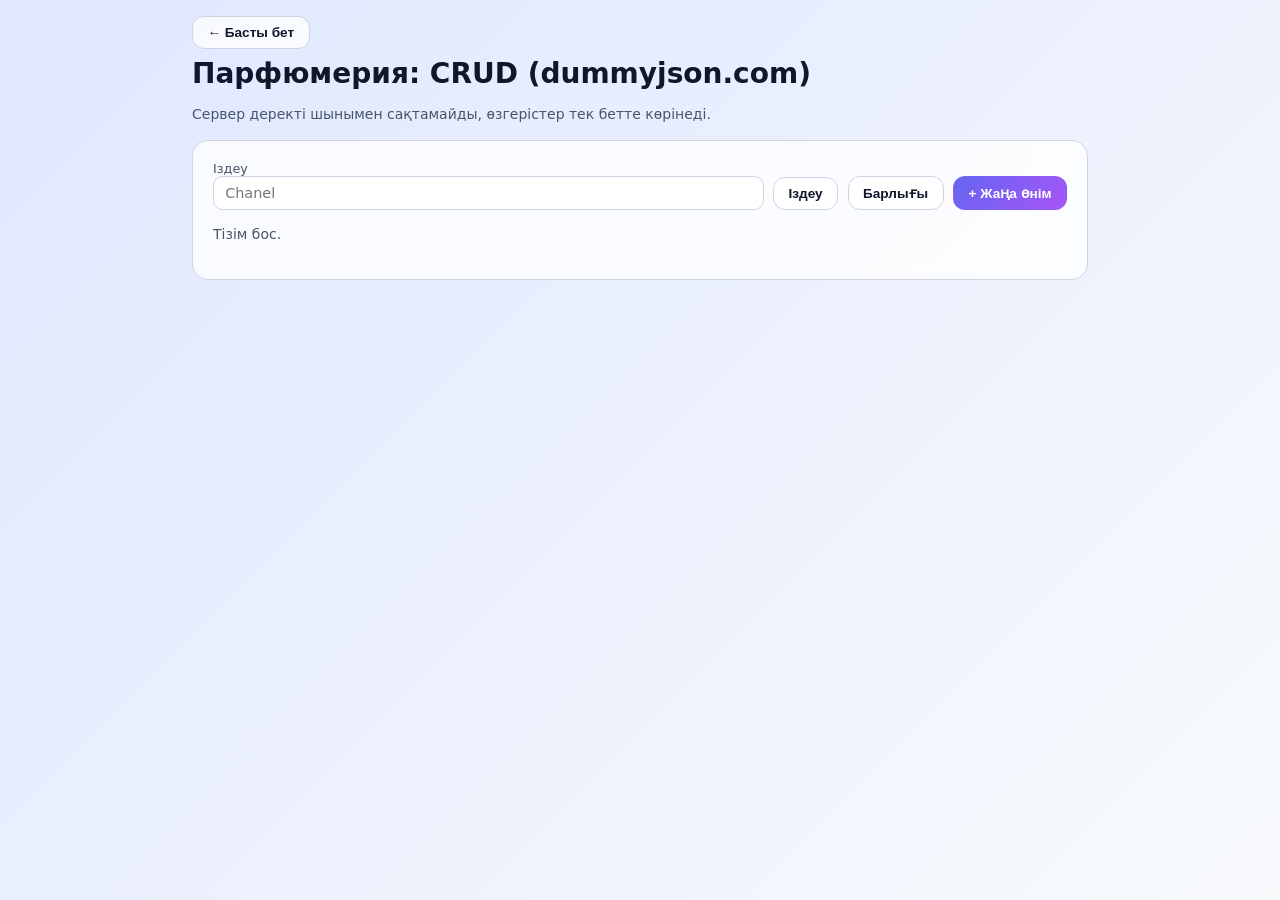
==== commit e54fdf01: "ozgerty durystaldy" ====
--- a/api.html
+++ b/api.html
@@ -5,32 +5,13 @@
 <meta name="viewport" content="width=device-width, initial-scale=1.0">
 <title>CRUD — DummyJSON Fake API</title>
 <link rel="stylesheet" href="api.css">
-<style>
-  /* Тек осы беттегі қосымша стильдер */
-  .it{display:flex;align-items:center;gap:14px;padding:12px;margin-top:12px;border:1px solid rgba(120,130,160,.35);border-radius:16px}
-  .it .th{width:64px;height:64px;border-radius:12px;object-fit:contain;background:rgba(120,140,190,.18);flex:none}
-  .it .tx{flex:1;min-width:0}
-  .it .tx b{display:block;font-size:1.05rem;overflow:hidden;text-overflow:ellipsis;white-space:nowrap}
-  .it .acts{display:flex;gap:8px;flex:none}
-  .it .acts .btn{padding:6px 14px;border-radius:999px}
-  .it .acts .del{color:#c0245a}
-  .tag{display:inline-block;font-size:.72rem;padding:1px 8px;border-radius:999px;background:rgba(124,92,255,.15);margin-left:6px;vertical-align:middle}
-  #info{max-width:560px;width:92vw}
-  #info .ibig{display:block;margin:0 auto 10px;max-height:190px;max-width:100%;object-fit:contain}
-  #info .idl{display:grid;grid-template-columns:150px 1fr;gap:8px 14px;margin:12px 0}
-  #info .idl dt{opacity:.75}
-  #info .idl dd{margin:0;font-weight:600}
-  .chips{display:flex;flex-wrap:wrap;gap:6px}
-  .chips span{padding:2px 10px;border-radius:999px;background:rgba(124,92,255,.14);font-weight:500;font-size:.9rem}
-  @media(max-width:560px){.it{flex-wrap:wrap}.it .acts{width:100%}#info .idl{grid-template-columns:1fr}}
-</style>
 </head>
 <body>
 <div class="wrap">
   <a class="back" href="index.html">&larr; Басты бет</a>
   <h1>Парфюмерия: CRUD (dummyjson.com)</h1>
   <p class="mut">Сервер деректі шынымен сақтамайды, өзгерістер тек бетте көрінеді.</p>
- 
+
   <div class="card">
     <div class="row">
       <div><label for="q">Іздеу</label><input id="q" placeholder="Chanel"></div>
@@ -38,11 +19,10 @@
       <button class="btn" id="reset" type="button">Барлығы</button>
       <button class="btn p" id="add" type="button">+ Жаңа өнім</button>
     </div>
-    <p class="mut" id="count"></p>
     <div id="list" aria-live="polite"></div>
   </div>
 </div>
- 
+
 <!-- Бір модальды терезе: жаңа өнім де, өңдеу де осында -->
 <dialog id="modal">
   <form method="dialog" id="form">
@@ -62,7 +42,6 @@
     </div>
   </form>
 </dialog>
- 
 <!-- Өнім туралы ақпарат (GET) -->
 <dialog id="info">
   <img id="iimg" class="ibig" alt="">
@@ -71,254 +50,6 @@
   <p class="mut" id="idesc"></p>
   <div class="row" style="justify-content:flex-end"><button class="btn p" id="iclose" type="button">Жабу</button></div>
 </dialog>
- 
-<script>
-const API = 'https://dummyjson.com/products';
-const $ = id => document.getElementById(id);
-const esc = s => String(s ?? '').replace(/[&<>"']/g, c => ({'&':'&amp;','<':'&lt;','>':'&gt;','"':'&quot;',"'":'&#39;'}[c]));
- 
-/* ---------- ТРЕНДТЕГІ ДУХИЛАР (өз деректеріміз) ----------
-   Бағасы — шамамен, USD. Ноталар — брендтің ресми/жалпы белгілі нотала пирамидасы. */
-const TREND = [
-  {title:'Dior Sauvage Eau de Parfum', brand:'Dior', price:88000, image: 'https://th.bing.com/th/id/OIP.BUudoIdx77cYqvvm4hLdswHaHZ?w=198&h=197&c=7&r=0&o=7&dpr=1.3&pid=1.7&rm=3', gender:'Ерлерге', conc:'Eau de Parfum', vol:100, year:2018, family:'Хош иісті, бұйра-ағаштық', season:'Жыл бойы, кешке',
-   top:['Бергамот'], heart:['Лаванда','Қызғылт бұрыш','Ветивер','Пачули'], base:['Амброксан','Кедр','Ладан смоласы','Ваниль'],
-   desc:'Dior-дың ең көп сатылатын ер хош иістерінің бірі: таза бергамот пен жылы ваниль-амбра негізі.'},
-  {title:'Delina', brand:'Parfums de Marly', price:122000, image: 'https://th.bing.com/th/id/OIP.MVbRPvyIihmldX3kZw5fkQHaHa?w=192&h=192&c=7&r=0&o=7&dpr=1.3&pid=1.7&rm=3', gender:'Әйелдерге', conc:'Eau de Parfum', vol:75, year:2017, family:'Гүлді-жемісті', season:'Көктем, күз',
-   top:['Ревень','Личи','Бергамот','Мускат жаңғағы'], heart:['Түрік раушаны','Пион','Ваниль','Мускус'], base:['Кашмеран','Кедр','Ладан','Ветивер'],
-   desc:'Раушан мен личи үйлесімі. Соңғы жылдардағы ең трендтегі нишалық әйел хош иістерінің бірі.'},
-  {title:'Layton', brand:'Parfums de Marly', price:114200, image: 'https://th.bing.com/th?id=OIF.ydL%2fmGAmymIaoZl0lZQIGg&w=208&h=208&c=7&r=0&o=7&dpr=1.3&pid=1.7&rm=3', gender:'Унисекс', conc:'Eau de Parfum', vol:125, year:2016, family:'Ванильді, хош иісті', season:'Күз, қыс',
-   top:['Алма','Лаванда','Бергамот','Мандарин'], heart:['Герань','Күлгін (фиалка)','Жасмин'], base:['Ваниль','Кардамон','Сандал ағашы','Бұрыш','Пачули'],
-   desc:'Алма мен ванильдің жылы, тәтті-дәмдеуішті үйлесімі. Ұзақ сақталады, көздің жауын алады.'},
-  {title:'Baccarat Rouge 540', brand:'Maison Francis Kurkdjian', price:164700, image: 'https://th.bing.com/th/id/OIP.-CYuH7hipYKhhtwKq5yh7AHaHa?w=206&h=196&c=7&r=0&o=7&dpr=1.3&pid=1.7&rm=3', gender:'Унисекс', conc:'Eau de Parfum', vol:70, year:2015, family:'Амбра-гүлді', season:'Жыл бойы',
-   top:['Жасмин','Шафран'], heart:['Амбер ағашы','Амбергрис'], base:['Шырша шайыры','Кедр'],
-   desc:'Тәтті, ауалы, минералды іс. Әлемдік әлеуметтік желілердегі ең танымал хош иістердің бірі.'},
-  {title:'Aventus', brand:'Creed', price:202500, image: 'https://th.bing.com/th/id/OIP.6w77Dn7OIv77LuGCbQqKcAHaHa?w=213&h=213&c=7&r=0&o=7&dpr=1.3&pid=1.7&rm=3', gender:'Ерлерге', conc:'Eau de Parfum', vol:100, year:2010, family:'Жемісті-шипрлі', season:'Көктем, жаз',
-   top:['Ананас','Бергамот','Қарақат','Алма'], heart:['Қайың','Пачули','Жасмин','Раушан'], base:['Мускус','Емен мүгі','Амбергрис','Ваниль'],
-   desc:'Жемістің тәттілігі мен түтінді қайың. Сыйлыққа ең жиі таңдалатын нишалық классика.'},
-  {title:'Libre', brand:'Yves Saint Laurent', price:89600, image: 'https://th.bing.com/th/id/OIP.xG1pBAjmlXqzxejgCshLHgHaHa?w=193&h=193&c=7&r=0&o=7&dpr=1.3&pid=1.7&rm=3', gender:'Әйелдерге', conc:'Eau de Parfum', vol:90, year:2019, family:'Гүлді-ванильді (лаванда)', season:'Жыл бойы',
-   top:['Лаванда','Мандарин','Қара қарақат'], heart:['Апельсин гүлі','Жасмин'], base:['Ваниль','Тонка бұршағы','Мускус','Кедр','Амбергрис'],
-   desc:'Лаванда мен апельсин гүлінің ерекше үйлесімі: еркін, батыл, әйелдік.'},
-  {title:'La Vie Est Belle', brand:'Lancôme', price:56800, image: 'https://th.bing.com/th/id/OIP.fX4K0alVJP8QgTHdZXj2XwHaGg?w=196&h=180&c=7&r=0&o=7&dpr=1.3&pid=1.7&rm=3',gender:'Әйелдерге', conc:'Eau de Parfum', vol:100, year:2012, family:'Гурман-гүлді', season:'Күз, қыс',
-   top:['Қара қарақат','Алмұрт'], heart:['Ирис','Жасмин','Апельсин гүлі'], base:['Пралине','Ваниль','Пачули','Тонка бұршағы'],
-   desc:'Ирис пен пралине: жұмсақ, тәтті, сүйкімді хош иіс. Күнделікті киюге ыңғайлы.'},
-  {title:'Bleu de Chanel Eau de Parfum', brand:'Chanel', price:112700, image: 'https://th.bing.com/th/id/OIP.3AqfaQs6TNuyBFeCXBvS-gHaHm?w=194&h=200&c=7&r=0&o=7&dpr=1.3&pid=1.7&rm=3',gender:'Ерлерге', conc:'Eau de Parfum', vol:100, year:2014, family:'Ағаштық-хош иісті', season:'Жыл бойы',
-   top:['Грейпфрут','Лимон','Жалбыз','Қызғылт бұрыш'], heart:['Имбирь','Мускат жаңғағы','Жасмин'], base:['Ладан','Ветивер','Кедр','Сандал ағашы','Пачули'],
-   desc:'Таза цитрус пен ағаш: ресми және күнделікті стильге бірдей сай келетін әмбебап хош иіс.'},
-  {title:'Born in Roma Donna', brand:'Valentino', price:85000, image: 'https://th.bing.com/th/id/OIP.o7JPRQWIslT2elhF1ovvjAHaHa?w=188&h=188&c=7&r=0&o=7&dpr=1.3&pid=1.7&rm=3',gender:'Әйелдерге', conc:'Eau de Parfum', vol:100, year:2019, family:'Гүлді-ванильді', season:'Күз, қыс',
-   top:['Қызғылт бұрыш','Бергамот'], heart:['Жасмин'], base:['Бурбон ванилі','Ағаш (кашмеран)'],
-   desc:'Жасмин мен ванильдің заманауи, жұмсақ интерпретациясы.'},
-  {title:'Paradoxe', brand:'Prada', price:75400, image: 'https://th.bing.com/th/id/OIP.PxbnNIn2ROGQqrm3xR4e-AHaHa?w=173&h=180&c=7&r=0&o=7&dpr=1.3&pid=1.7&rm=3', gender:'Әйелдерге', conc:'Eau de Parfum', vol:90, year:2022, family:'Гүлді-амбралы', season:'Көктем, күз',
-   top:['Неролий','Бергамот','Алмұрт'], heart:['Жасмин','Апельсин гүлі'], base:['Амбра','Ақ мускус'],
-   desc:'Гүлдің тазалығы мен амбраның жылулығы. Жаңа буынның трендтегі хош иістерінің бірі.'},
-  {title:'Khamrah', brand:'Lattafa', price:16800, image: 'https://th.bing.com/th/id/OIP.a-VlOG1ij-Zny04P6c7shQHaHa?w=213&h=213&c=7&r=0&o=7&dpr=1.3&pid=1.7&rm=3',gender:'Унисекс', conc:'Eau de Parfum', vol:100, year:2022, family:'Шығыс-гурман (дәмдеуішті)', season:'Күз, қыс',
-   top:['Даршын','Мускат жаңғағы','Бергамот'], heart:['Құрма','Пралине','Тубероза'], base:['Ваниль','Тонка бұршағы','Бензоин','Амбер ағашы','Мирра'],
-   desc:'Құрма мен даршынның тәтті-дәмдеуішті хош иісі. Бағасы қолжетімді, танымалдығы өте жоғары.'},
-  {title:'Stronger With You Intensely', brand:'Giorgio Armani', price:52900, image: 'https://th.bing.com/th/id/OIP.j5Av1zpZl2gPrOil0YFUYgHaHa?w=186&h=186&c=7&r=0&o=7&dpr=1.3&pid=1.7&rm=3', gender:'Ерлерге', conc:'Eau de Parfum', vol:100, year:2019, family:'Ванильді-дәмдеуішті', season:'Күз, қыс',
-   top:['Арша (можжевельник)','Қызғылт бұрыш','Күлгін жапырағы','Кардамон'], heart:['Лаванда','Даршын','Ирис'], base:['Ваниль','Амбра','Каштан','Тонка бұршағы'],
-   desc:'Каштан мен ваниль: жылы, тәтті, кешкі шығуға лайық ер хош иісі.'},
-  {title:'Tobacco Vanille', brand:'Tom Ford', price:119200, image: 'https://th.bing.com/th/id/OIP.0m38L3m9uKFmGDgH-a8P4gHaHa?w=189&h=189&c=7&r=0&o=7&dpr=1.3&pid=1.7&rm=3', gender:'Унисекс', conc:'Eau de Parfum', vol:50, year:2007, family:'Шығыс-ванильді', season:'Күз, қыс',
-   top:['Темекі жапырағы','Дәмдеуіштер'], heart:['Ваниль','Тонка бұршағы','Какао','Темекі гүлі'], base:['Кептірілген жемістер','Ағаштық нотлар'],
-   desc:'Темекі мен ванильдің бай, жылы және өте тұрақты үйлесімі.'},
-  {title:'Lost Cherry', brand:'Tom Ford', price:136400, image: 'https://th.bing.com/th/id/OIP.Rx1iFEg7pfel0cEY7cVF7gHaMw?w=190&h=328&c=7&r=0&o=7&dpr=1.3&pid=1.7&rm=3', gender:'Унисекс', conc:'Eau de Parfum', vol:50, year:2018, family:'Шығыс-жемісті', season:'Күз, қыс',
-   top:['Қара шие','Ащы бадам','Шие ликері'], heart:['Түрік раушаны','Жасмин','Қара өрік'], base:['Тонка бұршағы','Перу бальзамы','Сандал ағашы','Ветивер','Кедр'],
-   desc:'Шие мен бадамның тәтті-ащы үйлесімі. Соңғы жылдардағы ең көп талқыланған хош иістердің бірі.'},
-  {title:'Eros', brand:'Versace', price:78600, image: 'https://th.bing.com/th?id=OIF.%2bCcX9LsWZvmp12e%2fp5smCA&w=280&h=210&c=7&r=0&o=7&dpr=1.3&pid=1.7&rm=3', gender:'Ерлерге', conc:'Eau de Toilette', vol:100, year:2012, family:'Хош иісті-фужерлі', season:'Көктем, жаз',
-   top:['Жалбыз','Жасыл алма','Лимон'], heart:['Тонка бұршағы','Амброксан','Герань'], base:['Ваниль','Кедр','Ветивер','Емен мүгі'],
-   desc:'Жалбыз бен ванильдің сергітетін, жастарға арналған классикалық ер хош иісі.'},
-  {title:'Good Girl', brand:'Carolina Herrera', price:63200, image: 'https://th.bing.com/th/id/OIP.Mn623Ea5oz6kvQpdAPXRCwHaHa?w=217&h=217&c=7&r=0&o=7&dpr=1.3&pid=1.7&rm=3', gender:'Әйелдерге', conc:'Eau de Parfum', vol:80, year:2016, family:'Гүлді-шығыс', season:'Күз, қыс',
-   top:['Бадам','Кофе','Бергамот','Лимон'], heart:['Тубероза','Жасмин самбак','Апельсин гүлі','Ирис'], base:['Тонка бұршағы','Какао','Ваниль','Сандал ағашы','Кашмеран'],
-   desc:'Тубероза мен какао-кофе үйлесімі. Кешкі образға арналған батыл, тәтті хош иіс.'},
-  {title:'Le Male Elixir', brand:'Jean Paul Gaultier', price:75400, image: 'https://th.bing.com/th/id/OIP.Nxof6tmnjXxpn66SbVRluwHaHa?w=198&h=198&c=7&r=0&o=7&dpr=1.3&pid=1.7&rm=3', gender:'Ерлерге', conc:'Parfum', vol:125, year:2023, family:'Ванильді-хош иісті', season:'Күз, қыс',
-   top:['Жалбыз','Лаванда'], heart:['Бал','Темекі жапырағы'], base:['Ваниль','Тонка бұршағы','Бензоин'],
-   desc:'Лаванда мен балдың тәтті, қою, ұзақ сақталатын үйлесімі.'},
-  {title:'Erba Pura', brand:'Xerjoff', price:78000, image: 'https://th.bing.com/th/id/OIP.xYYON7EmOOnn7KTA_rqx1AHaIy?w=171&h=204&c=7&r=0&o=7&dpr=1.3&pid=1.7&rm=3', gender:'Унисекс', conc:'Eau de Parfum', vol:100, year:2019, family:'Жемісті-амбралы', season:'Көктем, жаз',
-   top:['Сицилия апельсині','Лимон','Бергамот'], heart:['Жемістер'], base:['Ақ мускус','Амбра','Ваниль'],
-   desc:'Жеміс пен мускустің тәтті, жұмсақ, ауада ұзақ қалатын хош иісі.'},
-  {title:"Replica By the Fireplace", brand:'Maison Margiela', price:98500, image: 'https://th.bing.com/th/id/OIP.8ck2ZIoIsuroNDBLfylu6QHaHa?w=187&h=187&c=7&r=0&o=7&dpr=1.3&pid=1.7&rm=3', gender:'Унисекс', conc:'Eau de Toilette', vol:100, year:2015, family:'Ағаштық-түтінді', season:'Күз, қыс',
-   top:['Қалампыр','Қызғылт бұрыш','Апельсин гүлі'], heart:['Каштан','Гваяк ағашы','Кашмеран'], base:['Ваниль','Перу бальзамы','Ақ мускус','Кедр'],
-   desc:'Алау жанған каминнің жанындағы қыстық атмосфераны еске түсіретін хош иіс.'},
-  {title:'Cloud', brand:'Ariana Grande', price:39500, image: 'https://th.bing.com/th/id/OIP.JiSNJdthzwWAlqHDcglJLAHaHa?w=208&h=209&c=7&r=0&o=7&dpr=1.3&pid=1.7&rm=3', gender:'Әйелдерге', conc:'Eau de Parfum', vol:100, year:2018, family:'Гурман-ванильді', season:'Көктем, күз',
-   top:['Лаванда гүлі','Алмұрт','Бергамот'], heart:['Кокос','Пралине','Ванильді орхидея'], base:['Мускус','Ваниль','Сандал ағашы'],
-   desc:'Кокос пен пралиненің «бұлттай» жұмсақ, тәтті хош иісі. Жас аудитория ұнатады.'}
-].map((p, i) => ({id: 't' + (i + 1), category: 'fragrances', local: true, ...p}));
- 
-/* ---------- DummyJSON-дағы 5 өнімнің толық сипаттамасы (атауы бойынша сәйкестендіріледі) ---------- */
-const DETAILS = {
-  'calvin klein ck one': {gender:'Унисекс', conc:'Eau de Toilette', vol:100, year:1994, family:'Цитрусты-хош иісті', season:'Көктем, жаз',
-    top:['Бергамот','Лимон','Жасыл шай','Ананас'], heart:['Жасмин','Құлмақ (ландыш)','Күлгін','Мускат жаңғағы'], base:['Мускус','Амбра','Кедр','Сандал ағашы']},
-  'chanel coco noir': {gender:'Әйелдерге', conc:'Eau de Parfum', vol:100, year:2012, family:'Шығыс-ағаштық', season:'Күз, қыс, кеш',
-    top:['Грейпфрут','Бергамот'], heart:['Раушан','Жасмин'], base:['Пачули','Сандал ағашы','Ваниль','Тонка бұршағы','Мускус']},
-  'dior j\'adore': {gender:'Әйелдерге', conc:'Eau de Parfum', vol:100, year:1999, family:'Гүлді-жемісті', season:'Жыл бойы',
-    top:['Алмұрт','Қауын','Магнолия','Шабдалы','Мандарин','Бергамот'], heart:['Жасмин','Құлмақ','Тубероза','Фрезия','Раушан','Орхидея'], base:['Мускус','Ваниль','Қарақат','Кедр']},
-  'dolce shine': {gender:'Әйелдерге', conc:'Eau de Parfum', vol:50, family:'Гүлді-жемісті', season:'Көктем, жаз',
-    top:['Манго','Грейпфрут'], heart:['Жасмин','Гүл нотлары'], base:['Мускус']},
-  'gucci bloom': {gender:'Әйелдерге', conc:'Eau de Parfum', vol:100, year:2017, family:'Ақ гүлді', season:'Көктем, жаз',
-    top:['Жасмин','Рангун шырмауығы'], heart:['Тубероза','Жасмин'], base:['Ирис тамыры','Ағаш нотлары']}
-};
-const findDetail = t => { t = (t || '').toLowerCase(); const k = Object.keys(DETAILS).find(k => t.includes(k)); return k ? DETAILS[k] : {}; };
- 
-/* ---------- Сурет (локалды өнімдер үшін SVG құтысы) ---------- */
-function bottle(title, brand) {
-  let h = 0; for (const c of (brand || title)) h = (h * 31 + c.charCodeAt(0)) % 360;
-  const ini = (brand || title).split(/\s+/).map(w => w[0]).join('').slice(0, 2).toUpperCase();
-  const svg = `<svg xmlns="http://www.w3.org/2000/svg" viewBox="0 0 120 160"><rect x="48" y="8" width="24" height="18" rx="4" fill="hsl(${h},35%,35%)"/><rect x="54" y="26" width="12" height="10" fill="hsl(${h},20%,70%)"/><rect x="22" y="36" width="76" height="112" rx="16" fill="hsl(${h},60%,62%)"/><rect x="22" y="36" width="76" height="112" rx="16" fill="url(#g)" opacity=".35"/><defs><linearGradient id="g" x1="0" x2="1"><stop offset="0" stop-color="#fff"/><stop offset="1" stop-color="#000" stop-opacity=".4"/></linearGradient></defs><rect x="36" y="76" width="48" height="36" rx="6" fill="#fff" opacity=".9"/><text x="60" y="101" font-family="Arial" font-weight="700" font-size="18" text-anchor="middle" fill="hsl(${h},40%,25%)">${ini}</text></svg>`;
-  return 'data:image/svg+xml;utf8,' + encodeURIComponent(svg);
-}
-const imgOf = p => p.thumbnail || p.image || (p.images && p.images[0]) || bottle(p.title, p.brand);
- 
-/* ---------- Күй ---------- */
-let items = [];
-let shown = [];
-let editId = null;      // null → жаңа өнім
-let imgData = '';       // файлдан алынған сурет (dataURL)
- 
-async function load() {
-  $('list').innerHTML = '<p class="mut">Жүктелуде…</p>';
-  let remote = [];
-  try {
-    const r = await fetch(API + '/category/fragrances');
-    remote = (await r.json()).products || [];
-  } catch (e) {
-    $('count').textContent = 'Серверге қосылу мүмкін болмады, тек жергілікті тізім көрсетілді.';
-  }
-  const prices = [35000, 85000, 75000, 60000, 65000];
-
-items = [
-  ...remote.map((p, i) => ({
-    ...findDetail(p.title),
-    ...p,
-    price: prices[i]
-  })),
-  ...TREND.map(p => ({...p}))
-];
-  show(items);
-}
- 
-function show(arr) {
-  shown = arr;
-  if (!$('count').textContent.startsWith('Серверге')) $('count').textContent = `Табылған өнім: ${arr.length}`;
-  $('list').innerHTML = arr.length ? arr.map(p => `
-    <div class="it" data-id="${esc(p.id)}">
-      <img class="th" src="${esc(imgOf(p))}" alt="" loading="lazy">
-      <div class="tx"><b>${esc(p.title)}${p.local ? '<span class="tag">тренд</span>' : ''}</b>
-        <span class="mut">${esc(p.brand || p.category)} / ${Number(p.price).toLocaleString('ru-RU')} ₸</span></div>
-      <div class="acts">
-        <button class="btn" data-a="get" type="button">GET</button>
-        <button class="btn" data-a="edit" type="button">Өзгерту</button>
-        <button class="btn del" data-a="del" type="button">Жою</button>
-      </div>
-    </div>`).join('') : '<p class="mut">Ештеңе табылмады.</p>';
-}
- 
-const byId = id => items.find(p => String(p.id) === String(id));
-const isRemote = p => p && !p.local && typeof p.id === 'number' && p.id <= 194;
- 
-/* ---------- Іздеу ---------- */
-function search() {
-  const q = $('q').value.trim().toLowerCase();
-  $('count').textContent = '';
-  show(!q ? items : items.filter(p => [p.title, p.brand, p.category, p.gender, p.family].join(' ').toLowerCase().includes(q)));
-}
-$('sbtn').onclick = search;
-$('q').addEventListener('keydown', e => { if (e.key === 'Enter') search(); });
-$('reset').onclick = () => { $('q').value = ''; $('count').textContent = ''; show(items); };
- 
-/* ---------- GET: толық ақпарат ---------- */
-async function info(p) {
-  if (isRemote(p)) {
-    try { Object.assign(p, await (await fetch(`${API}/${p.id}`)).json()); } catch (e) {}
-  }
-  const rows = [
-    ['Брендтің атауы', p.brand],
-    ['Санаты', p.category],
-    ['Кімге арналған', p.gender],
-    ['Концентрация', p.conc],
-    ['Көлемі', p.vol ? p.vol + ' мл' : ''],
-    ['Шыққан жылы', p.year],
-    ['Хош иіс тобы', p.family],
-    ['Маусымы', p.season],
-    ['Бағасы', p.price != null ? Number(p.price).toLocaleString('ru-RU') + ' ₸' : ''],
-    ['Рейтинг', p.rating],
-    ['Қоймада', p.stock],
-    ['Түрі (tags)', p.tags && p.tags.length ? p.tags.join(', ') : '']
-  ].filter(r => r[1] !== '' && r[1] != null);
-  const chips = a => `<div class="chips">${a.map(n => `<span>${esc(n)}</span>`).join('')}</div>`;
-  [['Жоғарғы нота', p.top], ['Жүрек нотасы', p.heart], ['Базалық нота', p.base]]
-    .forEach(([l, a]) => { if (a && a.length) rows.push([l, chips(a), true]); });
- 
-  $('iimg').src = imgOf(p);
-  $('ititle').textContent = p.title;
-  $('idl').innerHTML = rows.map(r => `<dt>${esc(r[0])}</dt><dd>${r[2] ? r[1] : esc(r[1])}</dd>`).join('');
-  $('idesc').textContent = p.desc || p.description || '';
-  $('info').showModal();
-}
-$('iclose').onclick = () => $('info').close();
- 
-/* ---------- Қосу / өңдеу терезесі ---------- */
-function openModal(p) {
-  editId = p ? p.id : null;
-  imgData = '';
-  $('mtitle').textContent = p ? 'Өнімді өзгерту' : 'Жаңа өнім';
-  $('mbox').hidden = !p;
-  $('title').value = p ? p.title : '';
-  $('price').value = p ? p.price : '';
-  $('category').value = p ? p.category : 'fragrances';
-  $('imgfile').value = '';
-  $('imgurl').value = p && /^https?:/.test(imgOf(p)) ? imgOf(p) : '';
-  $('preview').hidden = !p;
-  if (p) $('preview').src = imgOf(p);
-  $('modal').showModal();
-}
-$('add').onclick = () => openModal(null);
-$('cancel').onclick = () => $('modal').close();
- 
-$('imgfile').onchange = e => {
-  const f = e.target.files[0]; if (!f) return;
-  const r = new FileReader();
-  r.onload = () => { imgData = r.result; $('preview').src = imgData; $('preview').hidden = false; };
-  r.readAsDataURL(f);
-};
-$('imgurl').oninput = e => { if (e.target.value) { imgData = ''; $('preview').src = e.target.value; $('preview').hidden = false; } };
- 
-$('form').addEventListener('submit', async e => {
-  e.preventDefault();
-  const data = {title: $('title').value.trim(), price: parseFloat($('price').value), category: $('category').value.trim()};
-  const img = imgData || $('imgurl').value.trim();
-  try {
-    if (editId === null) {
-      let created = {};
-      try { created = await (await fetch(API + '/add', {method: 'POST', headers: {'Content-Type': 'application/json'}, body: JSON.stringify(data)})).json(); } catch (_) {}
-      items.unshift({...data, thumbnail: img, id: 'n' + Date.now(), local: true, desc: 'Жаңадан қосылған өнім.'});
-    } else {
-      const p = byId(editId);
-      if (isRemote(p)) {
-        try { await fetch(`${API}/${p.id}`, {method: $('method').value, headers: {'Content-Type': 'application/json'}, body: JSON.stringify(data)}); } catch (_) {}
-      }
-      Object.assign(p, data);
-      if (img) { p.thumbnail = img; p.image = img; }
-    }
-  } finally {
-    $('modal').close();
-    search();
-  }
-});
- 
-/* ---------- Тізімдегі батырмалар ---------- */
-$('list').addEventListener('click', async e => {
-  const btn = e.target.closest('button[data-a]'); if (!btn) return;
-  const p = byId(btn.closest('.it').dataset.id); if (!p) return;
-  const a = btn.dataset.a;
-  if (a === 'get') info(p);
-  else if (a === 'edit') openModal(p);
-  else if (a === 'del') {
-    if (!confirm(`«${p.title}» өнімін жою керек пе?`)) return;
-    if (isRemote(p)) { try { await fetch(`${API}/${p.id}`, {method: 'DELETE'}); } catch (_) {} }
-    items = items.filter(x => x !== p);
-    search();
-  }
-});
- 
-load();
-</script>
+<script src="api.js"></script>
 </body>
-</html>+</html> 
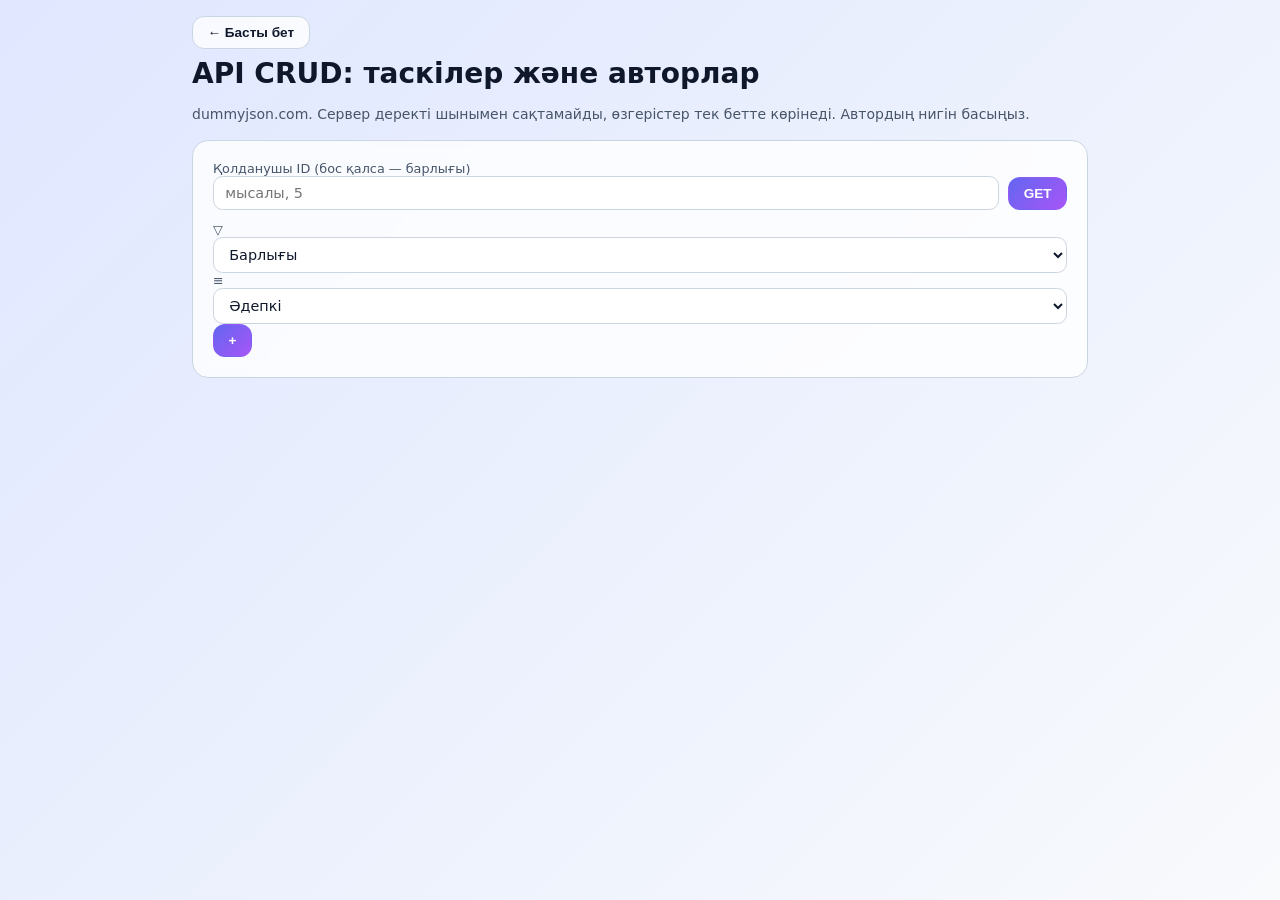
==== commit 91598eef: "Refactor API HTML structure and update content for clarity and functionality" ====
--- a/api.html
+++ b/api.html
@@ -3,53 +3,97 @@
 <head>
 <meta charset="UTF-8">
 <meta name="viewport" content="width=device-width, initial-scale=1.0">
-<title>CRUD — DummyJSON Fake API</title>
+<title>API CRUD — таскілер және авторлар</title>
 <link rel="stylesheet" href="api.css">
 </head>
 <body>
-<div class="wrap">
+<div class="wrap wide">
   <a class="back" href="index.html">&larr; Басты бет</a>
-  <h1>Парфюмерия: CRUD (dummyjson.com)</h1>
-  <p class="mut">Сервер деректі шынымен сақтамайды, өзгерістер тек бетте көрінеді.</p>
+  <h1>API CRUD: таскілер және авторлар</h1>
+  <p class="mut">dummyjson.com. Сервер деректі шынымен сақтамайды, өзгерістер тек бетте көрінеді. Автордың нигін басыңыз.</p>
 
   <div class="card">
-    <div class="row">
-      <div><label for="q">Іздеу</label><input id="q" placeholder="Chanel"></div>
-      <button class="btn" id="sbtn" type="button">Іздеу</button>
-      <button class="btn" id="reset" type="button">Барлығы</button>
-      <button class="btn p" id="add" type="button">+ Жаңа өнім</button>
+    <form class="row" id="uform">
+      <div><label for="uid">Қолданушы ID (бос қалса — барлығы)</label><input id="uid" type="number" min="1" max="208" placeholder="мысалы, 5"></div>
+      <button class="btn p" type="submit">GET</button>
+    </form>
+
+    <!-- Басты беттегі фильтр, сортировка және жаңа таск батырмасы -->
+    <div class="tbar" style="margin-top:.8rem">
+      <label class="tool" title="Фильтр"><span aria-hidden="true">▽</span>
+        <select id="lflt" aria-label="Фильтр">
+          <option value="all">Барлығы</option>
+          <option value="todo">Орындалмаған</option>
+          <option value="done">Орындалған</option>
+        </select>
+      </label>
+      <label class="tool" title="Сортировка"><span aria-hidden="true">≡</span>
+        <select id="lsrt" aria-label="Сортировка">
+          <option value="default">Әдепкі</option>
+          <option value="az">А → Я</option>
+          <option value="za">Я → А</option>
+          <option value="status">Орындалмағаны алдымен</option>
+        </select>
+      </label>
+      <button class="btn p round" id="ladd" type="button" aria-label="Жаңа таск қосу" title="Жаңа таск">+</button>
     </div>
+
+    <div class="mut tcount" id="lcount"></div>
     <div id="list" aria-live="polite"></div>
   </div>
 </div>
 
-<!-- Бір модальды терезе: жаңа өнім де, өңдеу де осында -->
-<dialog id="modal">
-  <form method="dialog" id="form">
-    <h2 id="mtitle">Жаңа өнім</h2>
+<!-- Автор модальды терезесі: екіге бөлінген (сол жақ — автор, оң жақ — таскілері) -->
+<dialog id="umodal">
+  <div class="split">
+    <section class="pane author">
+      <img id="mimg" class="avatar big" alt="" hidden>
+      <h2 id="mnick"></h2>
+      <p class="mut" id="mname"></p>
+      <dl id="mdl" class="idl"></dl>
+    </section>
+
+    <section class="pane tasks">
+      <div class="tbar">
+        <label class="tool" title="Фильтр"><span aria-hidden="true">▽</span>
+          <select id="flt" aria-label="Фильтр">
+            <option value="all">Барлығы</option>
+            <option value="todo">Орындалмаған</option>
+            <option value="done">Орындалған</option>
+          </select>
+        </label>
+        <label class="tool" title="Сортировка"><span aria-hidden="true">≡</span>
+          <select id="srt" aria-label="Сортировка">
+            <option value="default">Әдепкі</option>
+            <option value="az">А → Я</option>
+            <option value="za">Я → А</option>
+            <option value="status">Орындалмағаны алдымен</option>
+          </select>
+        </label>
+        <button class="btn p round" id="tadd" type="button" aria-label="Жаңа таск қосу" title="Жаңа таск">+</button>
+        <button class="btn round" id="mclose" type="button" aria-label="Жабу" title="Жабу">✕</button>
+      </div>
+      <div class="mut tcount" id="mcount"></div>
+      <div id="mlist" aria-live="polite"></div>
+    </section>
+  </div>
+</dialog>
+
+<!-- Таск қосу / өзгерту -->
+<dialog id="tmodal">
+  <form method="dialog" id="tform">
+    <h2 id="ttitle">Жаңа таск</h2>
     <div class="mfields">
-      <div><label for="title">Атауы</label><input id="title" required></div>
-      <div><label for="price">Бағасы</label><input id="price" type="number" step="any" required></div>
-      <div><label for="category">Санаты</label><input id="category" required></div>
-      <div><label for="imgfile">Сурет (файл)</label><input id="imgfile" type="file" accept="image/*"></div>
-      <div><label for="imgurl">немесе сурет сілтемесі (URL)</label><input id="imgurl" type="url" placeholder="https://..."></div>
-      <img id="preview" class="ibig" alt="" hidden>
-      <div id="mbox" hidden><label for="method">Әдіс</label><select id="method"><option>PUT</option><option>PATCH</option></select></div>
+      <div><label for="ttext">Таск мәтіні</label><input id="ttext" required maxlength="200"></div>
     </div>
     <div class="row" style="margin-top:1rem;justify-content:flex-end">
-      <button class="btn" id="cancel" type="button">Бас тарту</button>
-      <button class="btn p" id="save" type="submit">Сақтау</button>
+      <div class="uidbox"><label for="tuid">Қолданушы ID</label><input id="tuid" type="number" min="1" max="208" required></div>
+      <button class="btn" id="tcancel" type="button">Бас тарту</button>
+      <button class="btn p" type="submit">Сақтау</button>
     </div>
   </form>
 </dialog>
-<!-- Өнім туралы ақпарат (GET) -->
-<dialog id="info">
-  <img id="iimg" class="ibig" alt="">
-  <h2 id="ititle"></h2>
-  <dl id="idl" class="idl"></dl>
-  <p class="mut" id="idesc"></p>
-  <div class="row" style="justify-content:flex-end"><button class="btn p" id="iclose" type="button">Жабу</button></div>
-</dialog>
+
 <script src="api.js"></script>
 </body>
-</html> +</html>
--- a/api.css
+++ b/api.css
@@ -49,4 +49,15 @@
 .idl dt{color:var(--mut);font-size:.85rem}.idl dd{margin:0;font-weight:600}
 
 /* Сурет жүктеу өрісі */
-input[type=file]{padding:.4rem .5rem;cursor:pointer}+input[type=file]{padding:.4rem .5rem;cursor:pointer}
+
+/* GET терезесі: кеңірек, көп мәлімет сыятындай айналдырылады */
+#info{width:min(40rem,94vw);max-height:90vh;overflow-y:auto}
+#info .ibig{max-height:16rem}
+.igal{display:flex;gap:.4rem;overflow-x:auto;margin-top:.5rem}
+.gthumb{width:3.5rem;height:3.5rem;object-fit:contain;background:var(--in);border:1px solid var(--bd);border-radius:.5rem;cursor:pointer;flex:0 0 auto}
+.gthumb:hover{border-color:var(--acc)}
+.rev{border:1px solid var(--bd);background:var(--in);border-radius:.75rem;padding:.55rem .8rem;margin-top:.5rem}
+.rev p{margin:.2rem 0 0}
+.rev-top{display:flex;flex-wrap:wrap;gap:.2rem .7rem;align-items:center}
+.stars{color:#d97706;letter-spacing:.05em}
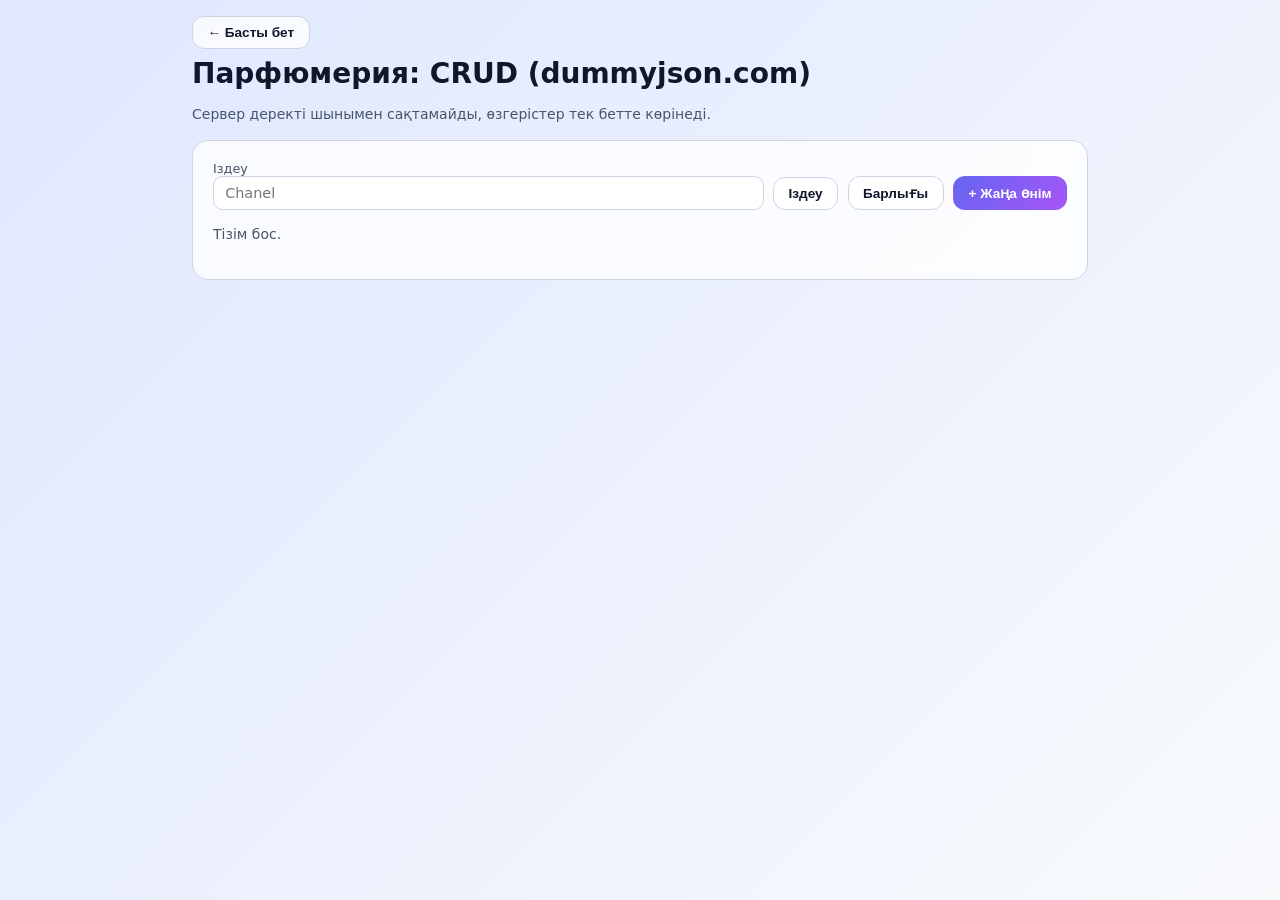
==== commit af3713c9: "css ozgertyldy" ====
--- a/api.html
+++ b/api.html
@@ -3,97 +3,56 @@
 <head>
 <meta charset="UTF-8">
 <meta name="viewport" content="width=device-width, initial-scale=1.0">
-<title>API CRUD — таскілер және авторлар</title>
+<title>CRUD — DummyJSON Fake API</title>
 <link rel="stylesheet" href="api.css">
 </head>
 <body>
-<div class="wrap wide">
+<div class="wrap">
   <a class="back" href="index.html">&larr; Басты бет</a>
-  <h1>API CRUD: таскілер және авторлар</h1>
-  <p class="mut">dummyjson.com. Сервер деректі шынымен сақтамайды, өзгерістер тек бетте көрінеді. Автордың нигін басыңыз.</p>
+  <h1>Парфюмерия: CRUD (dummyjson.com)</h1>
+  <p class="mut">Сервер деректі шынымен сақтамайды, өзгерістер тек бетте көрінеді.</p>
 
   <div class="card">
-    <form class="row" id="uform">
-      <div><label for="uid">Қолданушы ID (бос қалса — барлығы)</label><input id="uid" type="number" min="1" max="208" placeholder="мысалы, 5"></div>
-      <button class="btn p" type="submit">GET</button>
-    </form>
-
-    <!-- Басты беттегі фильтр, сортировка және жаңа таск батырмасы -->
-    <div class="tbar" style="margin-top:.8rem">
-      <label class="tool" title="Фильтр"><span aria-hidden="true">▽</span>
-        <select id="lflt" aria-label="Фильтр">
-          <option value="all">Барлығы</option>
-          <option value="todo">Орындалмаған</option>
-          <option value="done">Орындалған</option>
-        </select>
-      </label>
-      <label class="tool" title="Сортировка"><span aria-hidden="true">≡</span>
-        <select id="lsrt" aria-label="Сортировка">
-          <option value="default">Әдепкі</option>
-          <option value="az">А → Я</option>
-          <option value="za">Я → А</option>
-          <option value="status">Орындалмағаны алдымен</option>
-        </select>
-      </label>
-      <button class="btn p round" id="ladd" type="button" aria-label="Жаңа таск қосу" title="Жаңа таск">+</button>
+    <div class="row">
+      <div><label for="q">Іздеу</label><input id="q" placeholder="Chanel"></div>
+      <button class="btn" id="sbtn" type="button">Іздеу</button>
+      <button class="btn" id="reset" type="button">Барлығы</button>
+      <button class="btn p" id="add" type="button">+ Жаңа өнім</button>
     </div>
-
-    <div class="mut tcount" id="lcount"></div>
     <div id="list" aria-live="polite"></div>
   </div>
 </div>
 
-<!-- Автор модальды терезесі: екіге бөлінген (сол жақ — автор, оң жақ — таскілері) -->
-<dialog id="umodal">
-  <div class="split">
-    <section class="pane author">
-      <img id="mimg" class="avatar big" alt="" hidden>
-      <h2 id="mnick"></h2>
-      <p class="mut" id="mname"></p>
-      <dl id="mdl" class="idl"></dl>
-    </section>
-
-    <section class="pane tasks">
-      <div class="tbar">
-        <label class="tool" title="Фильтр"><span aria-hidden="true">▽</span>
-          <select id="flt" aria-label="Фильтр">
-            <option value="all">Барлығы</option>
-            <option value="todo">Орындалмаған</option>
-            <option value="done">Орындалған</option>
-          </select>
-        </label>
-        <label class="tool" title="Сортировка"><span aria-hidden="true">≡</span>
-          <select id="srt" aria-label="Сортировка">
-            <option value="default">Әдепкі</option>
-            <option value="az">А → Я</option>
-            <option value="za">Я → А</option>
-            <option value="status">Орындалмағаны алдымен</option>
-          </select>
-        </label>
-        <button class="btn p round" id="tadd" type="button" aria-label="Жаңа таск қосу" title="Жаңа таск">+</button>
-        <button class="btn round" id="mclose" type="button" aria-label="Жабу" title="Жабу">✕</button>
-      </div>
-      <div class="mut tcount" id="mcount"></div>
-      <div id="mlist" aria-live="polite"></div>
-    </section>
-  </div>
-</dialog>
-
-<!-- Таск қосу / өзгерту -->
-<dialog id="tmodal">
-  <form method="dialog" id="tform">
-    <h2 id="ttitle">Жаңа таск</h2>
+<!-- Бір модальды терезе: жаңа өнім де, өңдеу де осында -->
+<dialog id="modal">
+  <form method="dialog" id="form">
+    <h2 id="mtitle">Жаңа өнім</h2>
     <div class="mfields">
-      <div><label for="ttext">Таск мәтіні</label><input id="ttext" required maxlength="200"></div>
+      <div><label for="title">Атауы</label><input id="title" required></div>
+      <div><label for="price">Бағасы</label><input id="price" type="number" step="any" required></div>
+      <div><label for="category">Санаты</label><input id="category" required></div>
+      <div><label for="imgfile">Сурет (файл)</label><input id="imgfile" type="file" accept="image/*"></div>
+      <div><label for="imgurl">немесе сурет сілтемесі (URL)</label><input id="imgurl" type="url" placeholder="https://..."></div>
+      <img id="preview" class="ibig" alt="" hidden>
+      <div id="mbox" hidden><label for="method">Әдіс</label><select id="method"><option>PUT</option><option>PATCH</option></select></div>
     </div>
     <div class="row" style="margin-top:1rem;justify-content:flex-end">
-      <div class="uidbox"><label for="tuid">Қолданушы ID</label><input id="tuid" type="number" min="1" max="208" required></div>
-      <button class="btn" id="tcancel" type="button">Бас тарту</button>
-      <button class="btn p" type="submit">Сақтау</button>
+      <button class="btn" id="cancel" type="button">Бас тарту</button>
+      <button class="btn p" id="save" type="submit">Сақтау</button>
     </div>
   </form>
 </dialog>
-
+<!-- Өнім туралы ақпарат (GET) -->
+<dialog id="info">
+  <img id="iimg" class="ibig" alt="">
+  <div id="igal" class="igal"></div>
+  <h2 id="ititle"></h2>
+  <dl id="idl" class="idl"></dl>
+  <p class="mut" id="idesc"></p>
+  <h3 id="irevh" hidden></h3>
+  <div id="irev"></div>
+  <div class="row" style="justify-content:flex-end"><button class="btn p" id="iclose" type="button">Жабу</button></div>
+</dialog>
 <script src="api.js"></script>
 </body>
 </html>
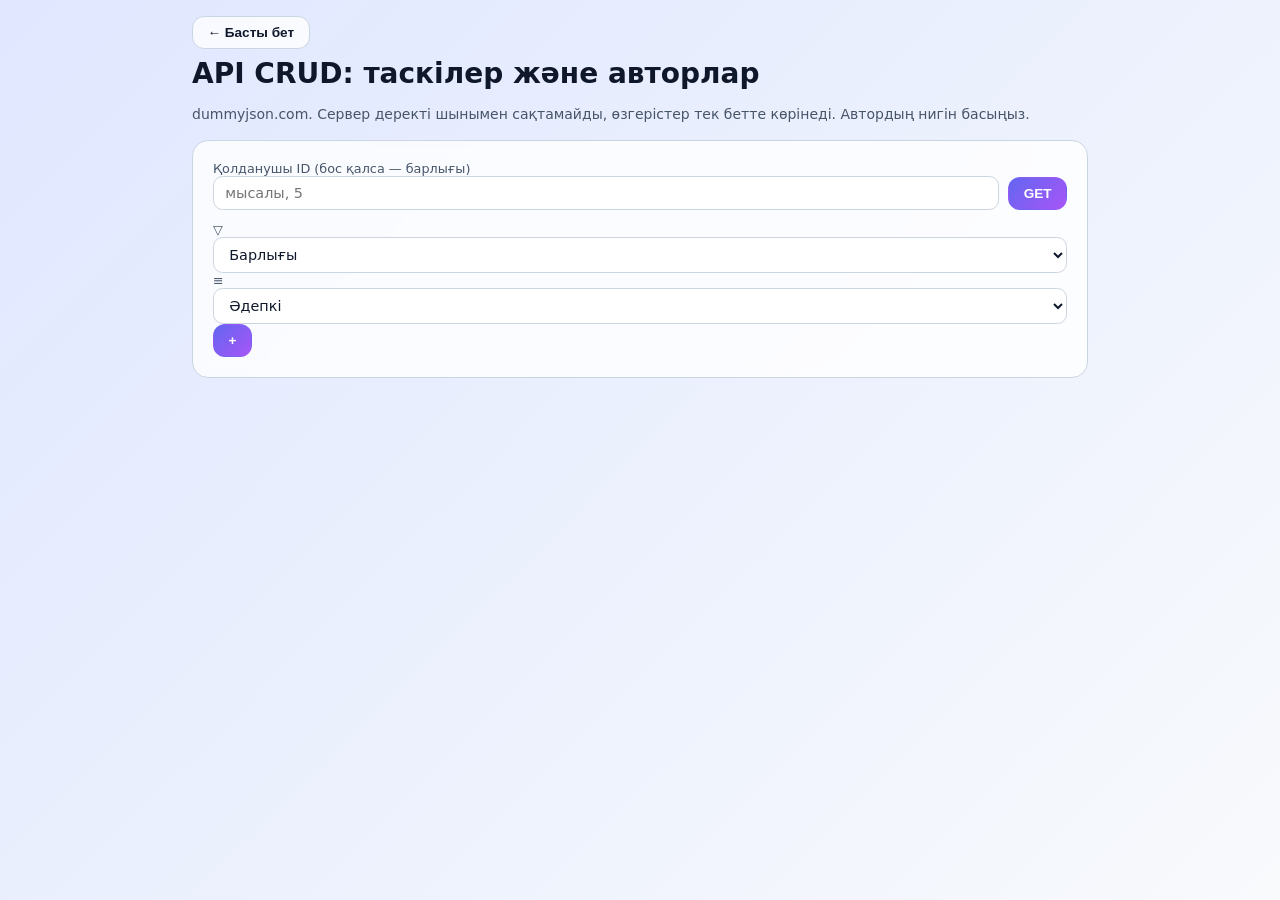
==== commit 940e8bab: "Merge branch 'main' of https://github.com/api77/4ever" ====
--- a/api.html
+++ b/api.html
@@ -3,56 +3,97 @@
 <head>
 <meta charset="UTF-8">
 <meta name="viewport" content="width=device-width, initial-scale=1.0">
-<title>CRUD — DummyJSON Fake API</title>
+<title>API CRUD — таскілер және авторлар</title>
 <link rel="stylesheet" href="api.css">
 </head>
 <body>
-<div class="wrap">
+<div class="wrap wide">
   <a class="back" href="index.html">&larr; Басты бет</a>
-  <h1>Парфюмерия: CRUD (dummyjson.com)</h1>
-  <p class="mut">Сервер деректі шынымен сақтамайды, өзгерістер тек бетте көрінеді.</p>
+  <h1>API CRUD: таскілер және авторлар</h1>
+  <p class="mut">dummyjson.com. Сервер деректі шынымен сақтамайды, өзгерістер тек бетте көрінеді. Автордың нигін басыңыз.</p>
 
   <div class="card">
-    <div class="row">
-      <div><label for="q">Іздеу</label><input id="q" placeholder="Chanel"></div>
-      <button class="btn" id="sbtn" type="button">Іздеу</button>
-      <button class="btn" id="reset" type="button">Барлығы</button>
-      <button class="btn p" id="add" type="button">+ Жаңа өнім</button>
+    <form class="row" id="uform">
+      <div><label for="uid">Қолданушы ID (бос қалса — барлығы)</label><input id="uid" type="number" min="1" max="208" placeholder="мысалы, 5"></div>
+      <button class="btn p" type="submit">GET</button>
+    </form>
+
+    <!-- Басты беттегі фильтр, сортировка және жаңа таск батырмасы -->
+    <div class="tbar" style="margin-top:.8rem">
+      <label class="tool" title="Фильтр"><span aria-hidden="true">▽</span>
+        <select id="lflt" aria-label="Фильтр">
+          <option value="all">Барлығы</option>
+          <option value="todo">Орындалмаған</option>
+          <option value="done">Орындалған</option>
+        </select>
+      </label>
+      <label class="tool" title="Сортировка"><span aria-hidden="true">≡</span>
+        <select id="lsrt" aria-label="Сортировка">
+          <option value="default">Әдепкі</option>
+          <option value="az">А → Я</option>
+          <option value="za">Я → А</option>
+          <option value="status">Орындалмағаны алдымен</option>
+        </select>
+      </label>
+      <button class="btn p round" id="ladd" type="button" aria-label="Жаңа таск қосу" title="Жаңа таск">+</button>
     </div>
+
+    <div class="mut tcount" id="lcount"></div>
     <div id="list" aria-live="polite"></div>
   </div>
 </div>
 
-<!-- Бір модальды терезе: жаңа өнім де, өңдеу де осында -->
-<dialog id="modal">
-  <form method="dialog" id="form">
-    <h2 id="mtitle">Жаңа өнім</h2>
+<!-- Автор модальды терезесі: екіге бөлінген (сол жақ — автор, оң жақ — таскілері) -->
+<dialog id="umodal">
+  <div class="split">
+    <section class="pane author">
+      <img id="mimg" class="avatar big" alt="" hidden>
+      <h2 id="mnick"></h2>
+      <p class="mut" id="mname"></p>
+      <dl id="mdl" class="idl"></dl>
+    </section>
+
+    <section class="pane tasks">
+      <div class="tbar">
+        <label class="tool" title="Фильтр"><span aria-hidden="true">▽</span>
+          <select id="flt" aria-label="Фильтр">
+            <option value="all">Барлығы</option>
+            <option value="todo">Орындалмаған</option>
+            <option value="done">Орындалған</option>
+          </select>
+        </label>
+        <label class="tool" title="Сортировка"><span aria-hidden="true">≡</span>
+          <select id="srt" aria-label="Сортировка">
+            <option value="default">Әдепкі</option>
+            <option value="az">А → Я</option>
+            <option value="za">Я → А</option>
+            <option value="status">Орындалмағаны алдымен</option>
+          </select>
+        </label>
+        <button class="btn p round" id="tadd" type="button" aria-label="Жаңа таск қосу" title="Жаңа таск">+</button>
+        <button class="btn round" id="mclose" type="button" aria-label="Жабу" title="Жабу">✕</button>
+      </div>
+      <div class="mut tcount" id="mcount"></div>
+      <div id="mlist" aria-live="polite"></div>
+    </section>
+  </div>
+</dialog>
+
+<!-- Таск қосу / өзгерту -->
+<dialog id="tmodal">
+  <form method="dialog" id="tform">
+    <h2 id="ttitle">Жаңа таск</h2>
     <div class="mfields">
-      <div><label for="title">Атауы</label><input id="title" required></div>
-      <div><label for="price">Бағасы</label><input id="price" type="number" step="any" required></div>
-      <div><label for="category">Санаты</label><input id="category" required></div>
-      <div><label for="imgfile">Сурет (файл)</label><input id="imgfile" type="file" accept="image/*"></div>
-      <div><label for="imgurl">немесе сурет сілтемесі (URL)</label><input id="imgurl" type="url" placeholder="https://..."></div>
-      <img id="preview" class="ibig" alt="" hidden>
-      <div id="mbox" hidden><label for="method">Әдіс</label><select id="method"><option>PUT</option><option>PATCH</option></select></div>
+      <div><label for="ttext">Таск мәтіні</label><input id="ttext" required maxlength="200"></div>
     </div>
     <div class="row" style="margin-top:1rem;justify-content:flex-end">
-      <button class="btn" id="cancel" type="button">Бас тарту</button>
-      <button class="btn p" id="save" type="submit">Сақтау</button>
+      <div class="uidbox"><label for="tuid">Қолданушы ID</label><input id="tuid" type="number" min="1" max="208" required></div>
+      <button class="btn" id="tcancel" type="button">Бас тарту</button>
+      <button class="btn p" type="submit">Сақтау</button>
     </div>
   </form>
 </dialog>
-<!-- Өнім туралы ақпарат (GET) -->
-<dialog id="info">
-  <img id="iimg" class="ibig" alt="">
-  <div id="igal" class="igal"></div>
-  <h2 id="ititle"></h2>
-  <dl id="idl" class="idl"></dl>
-  <p class="mut" id="idesc"></p>
-  <h3 id="irevh" hidden></h3>
-  <div id="irev"></div>
-  <div class="row" style="justify-content:flex-end"><button class="btn p" id="iclose" type="button">Жабу</button></div>
-</dialog>
+
 <script src="api.js"></script>
 </body>
 </html>
